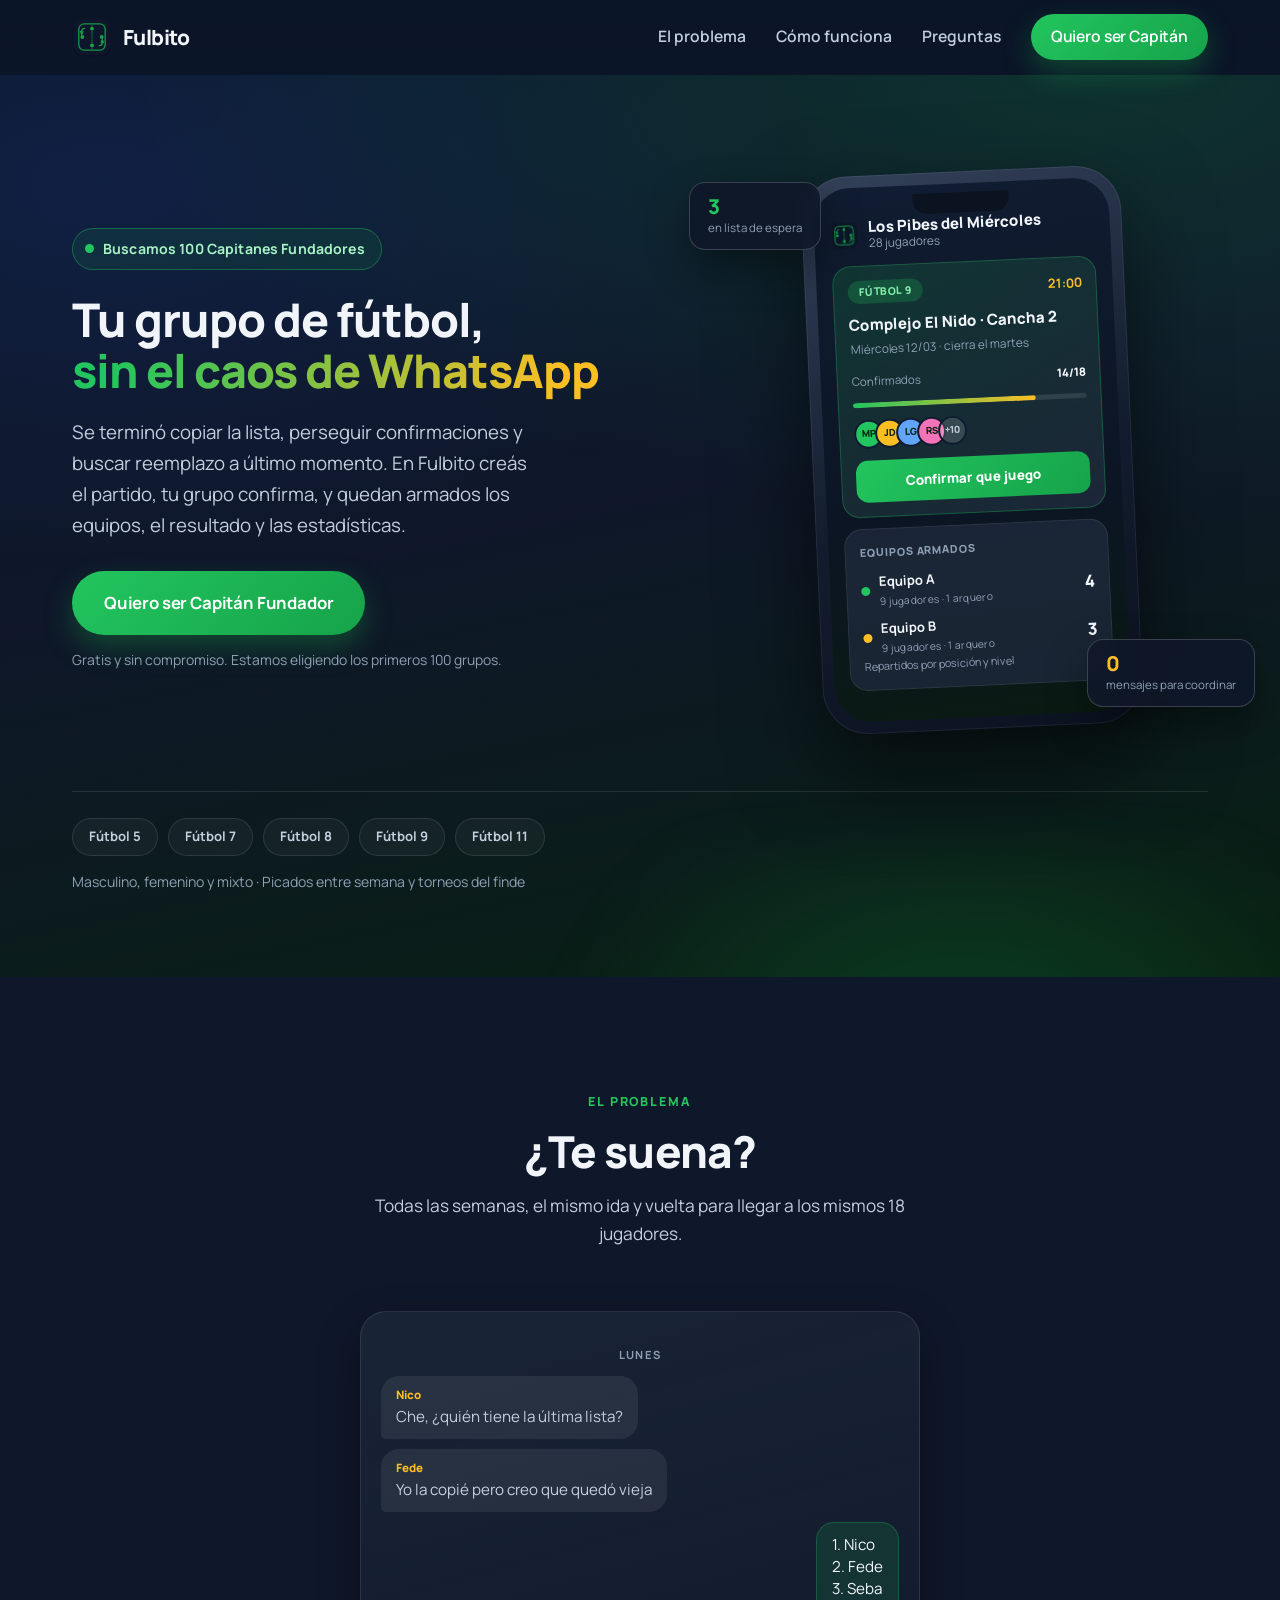
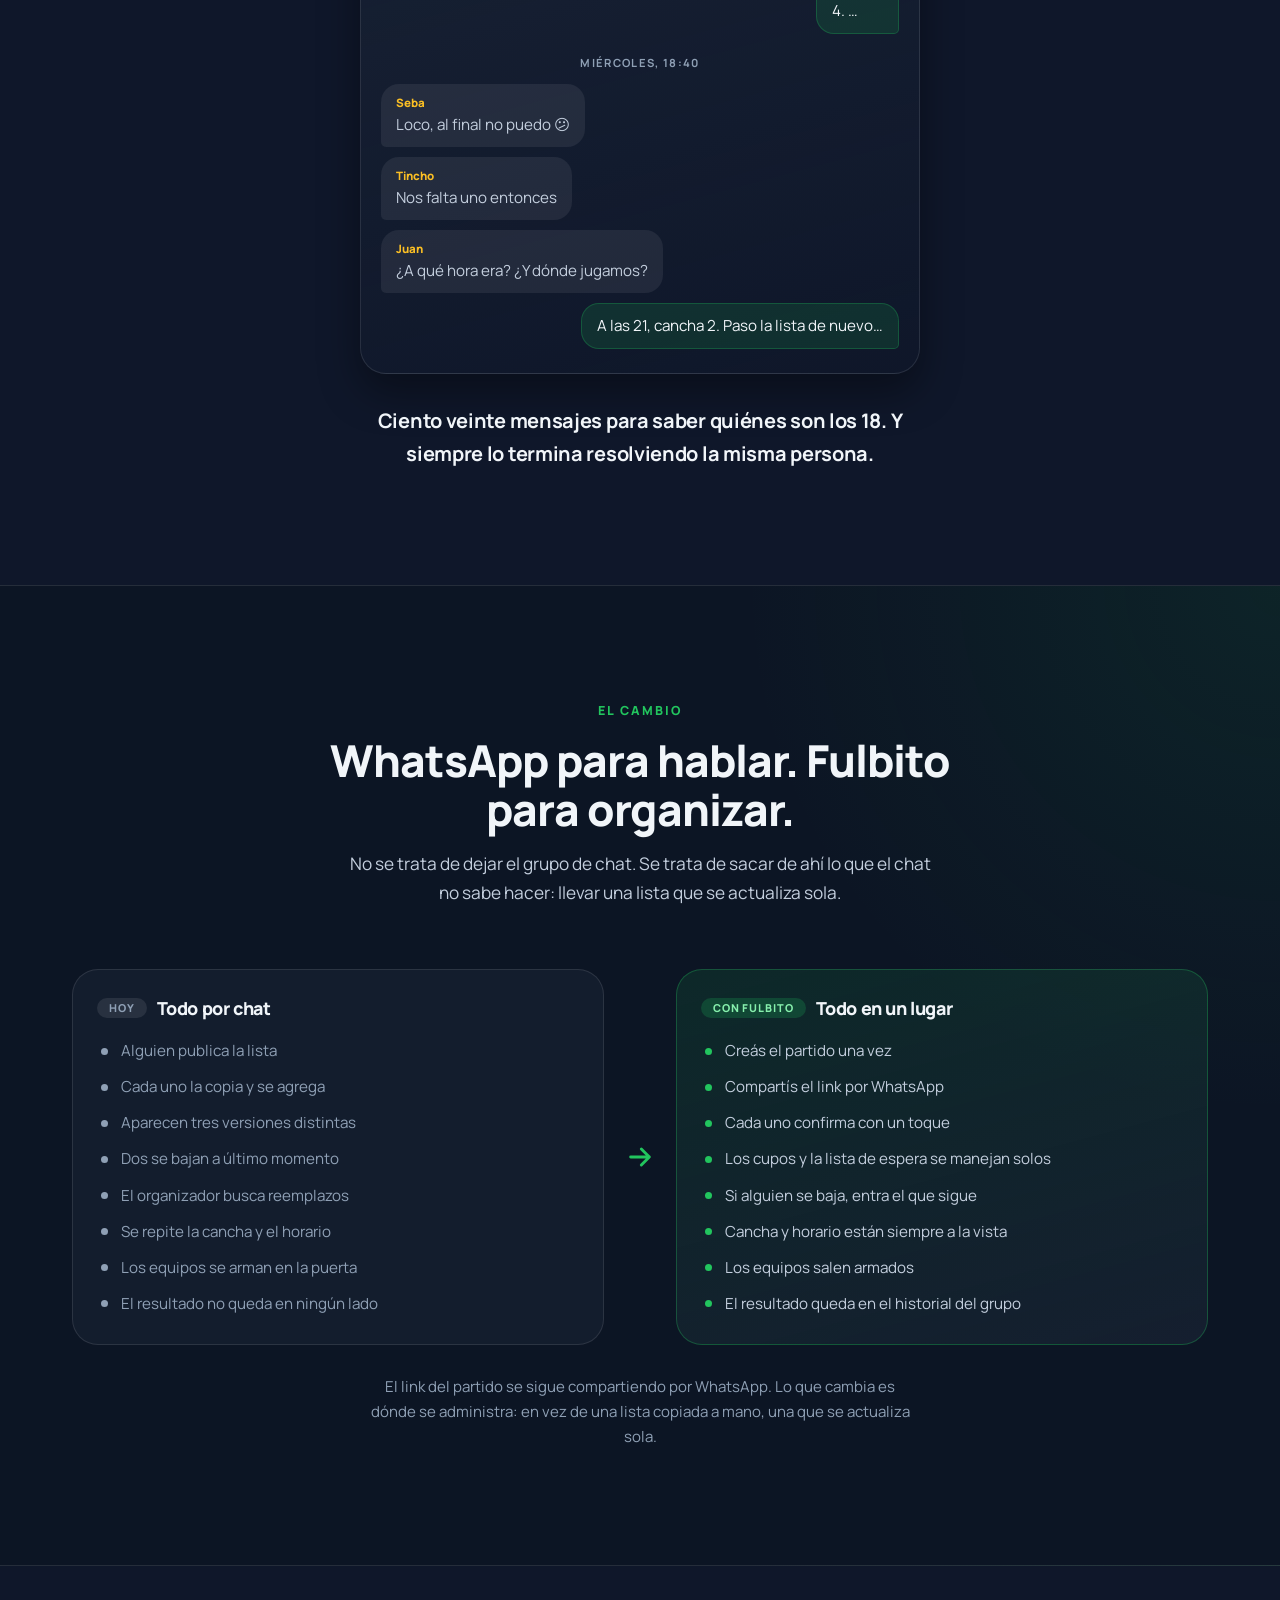
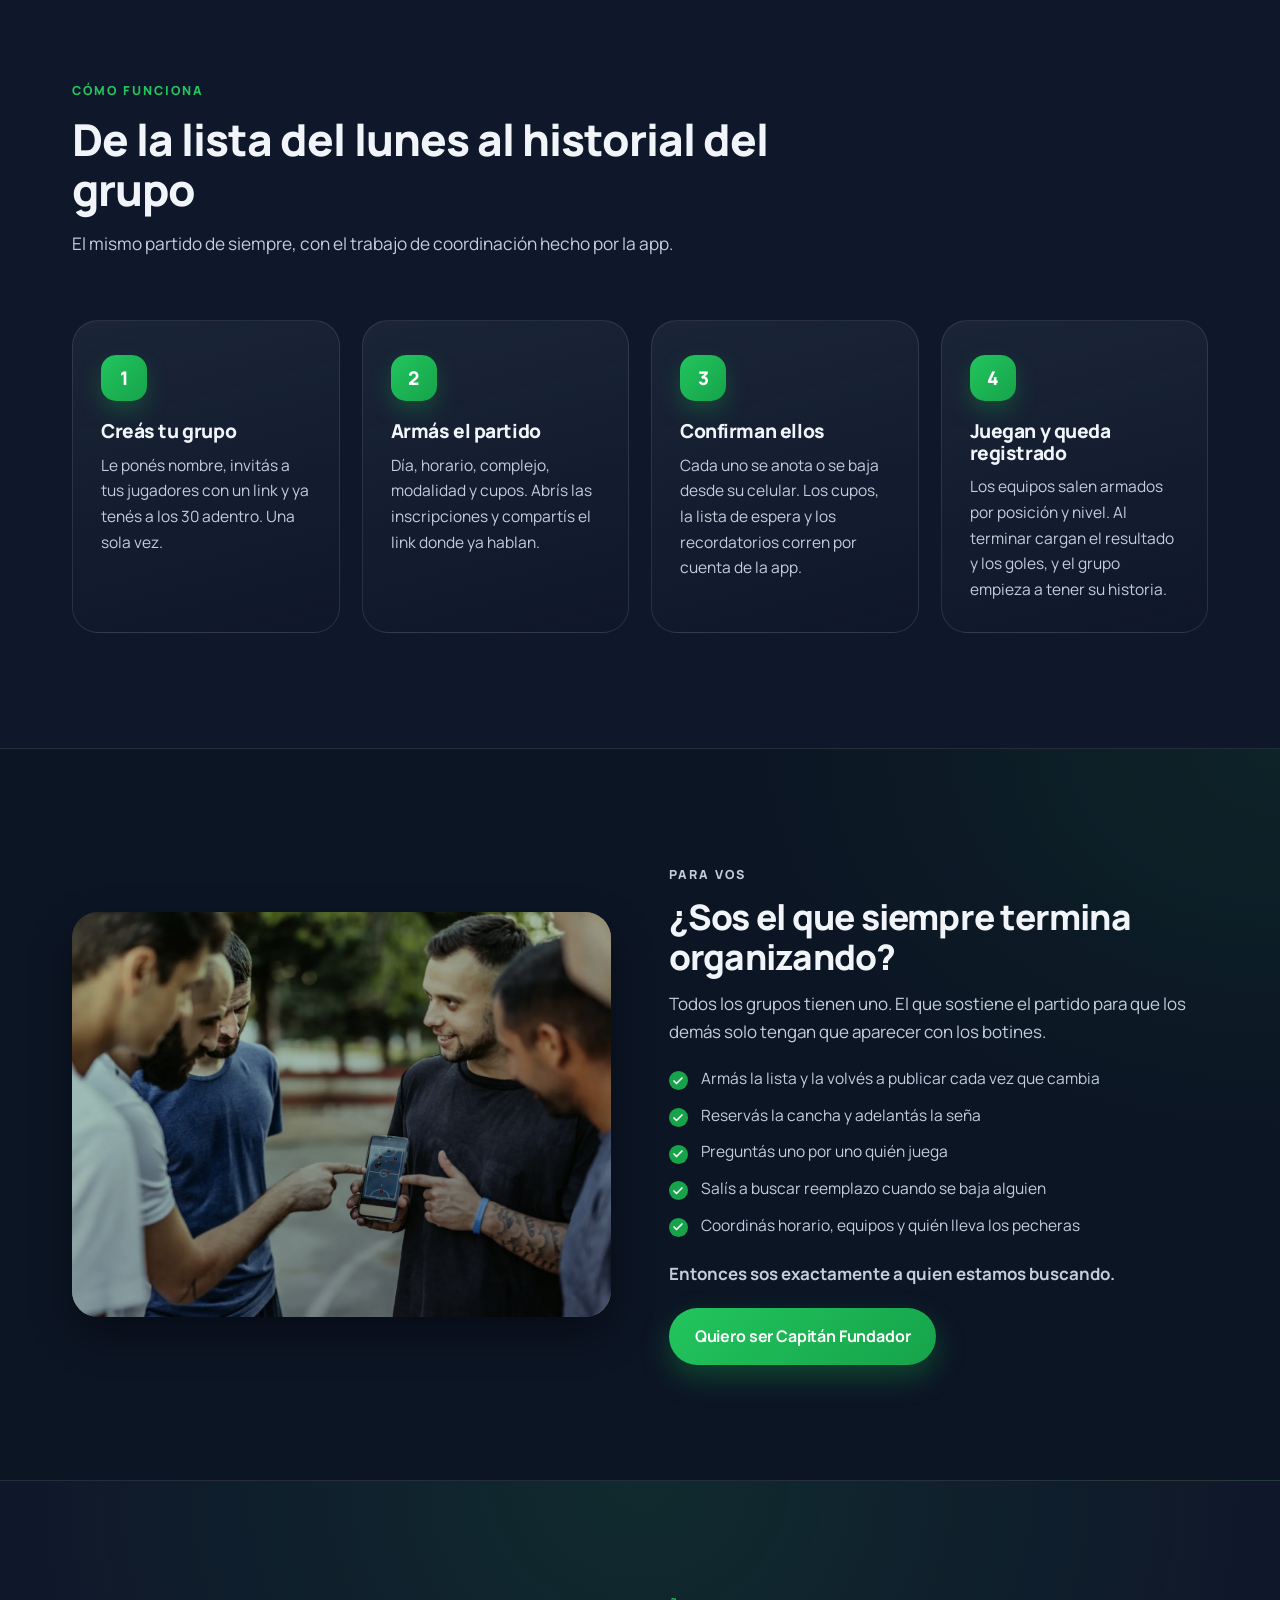
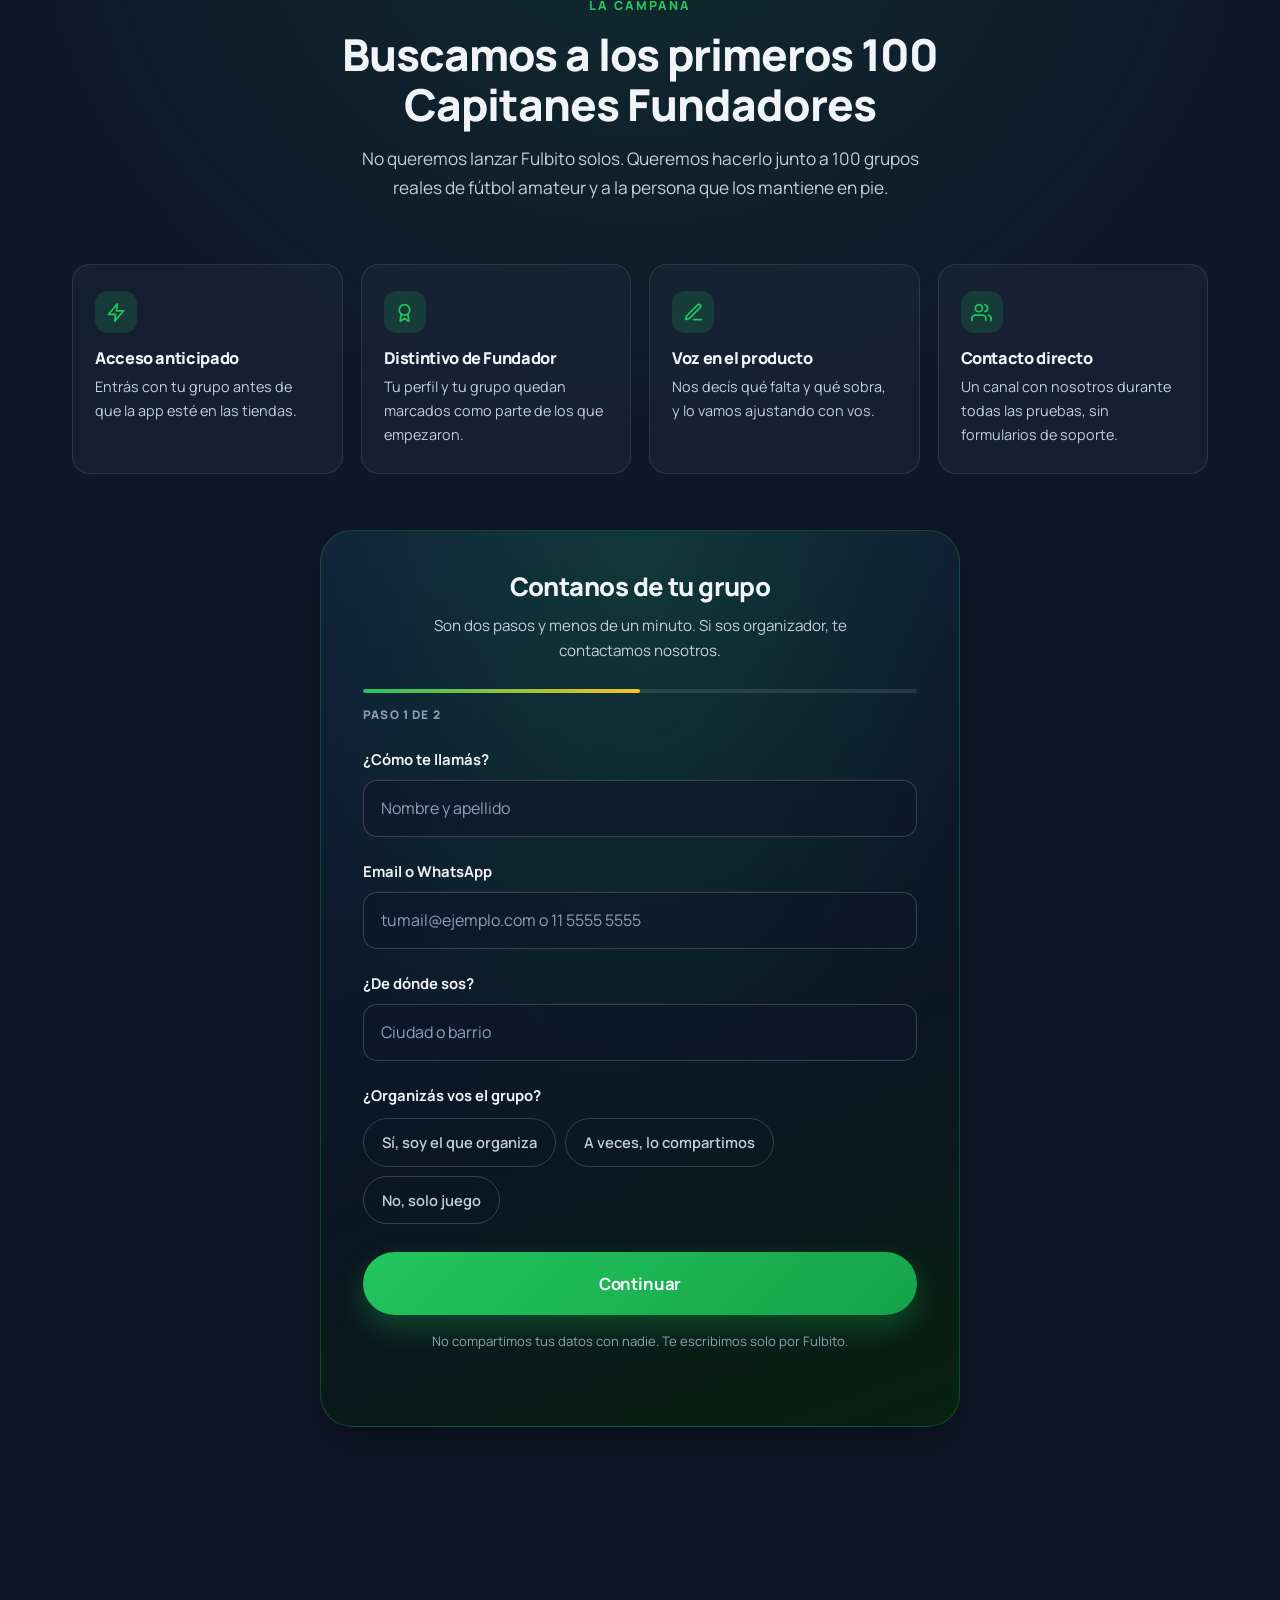
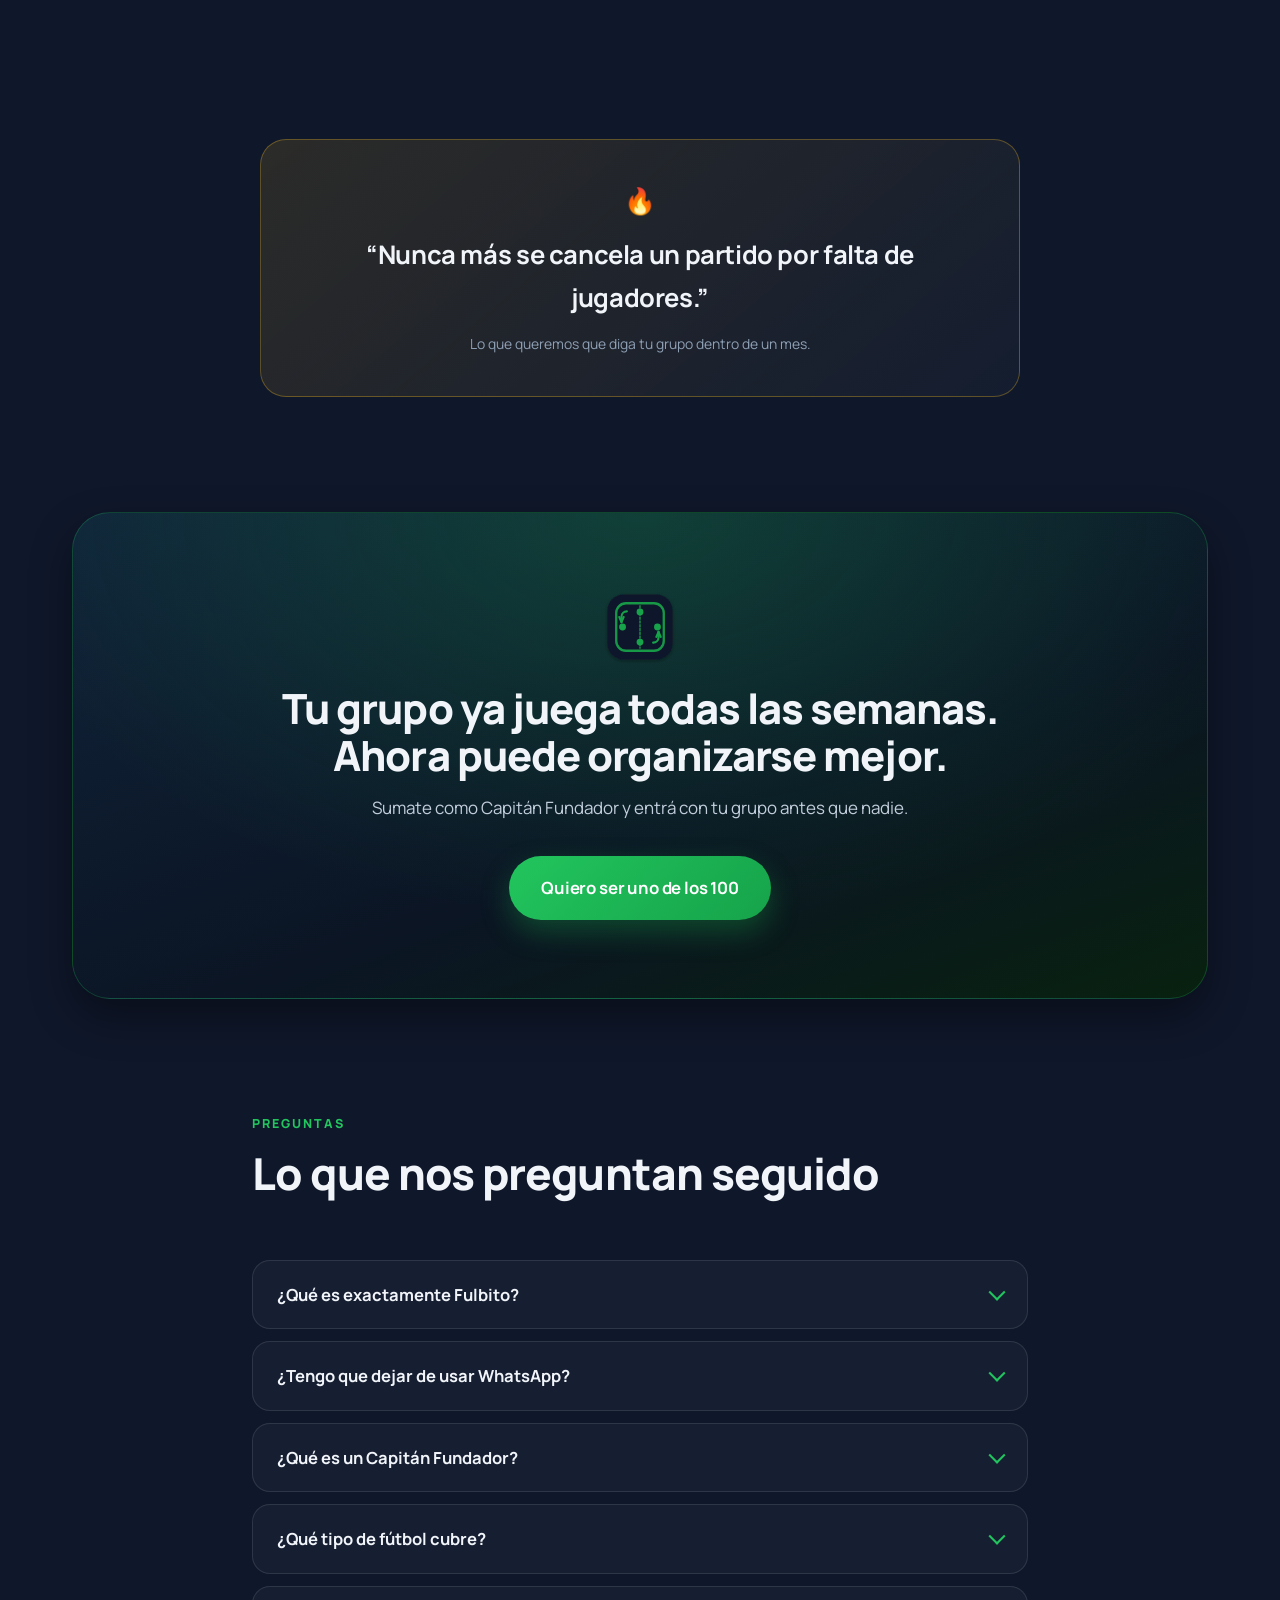
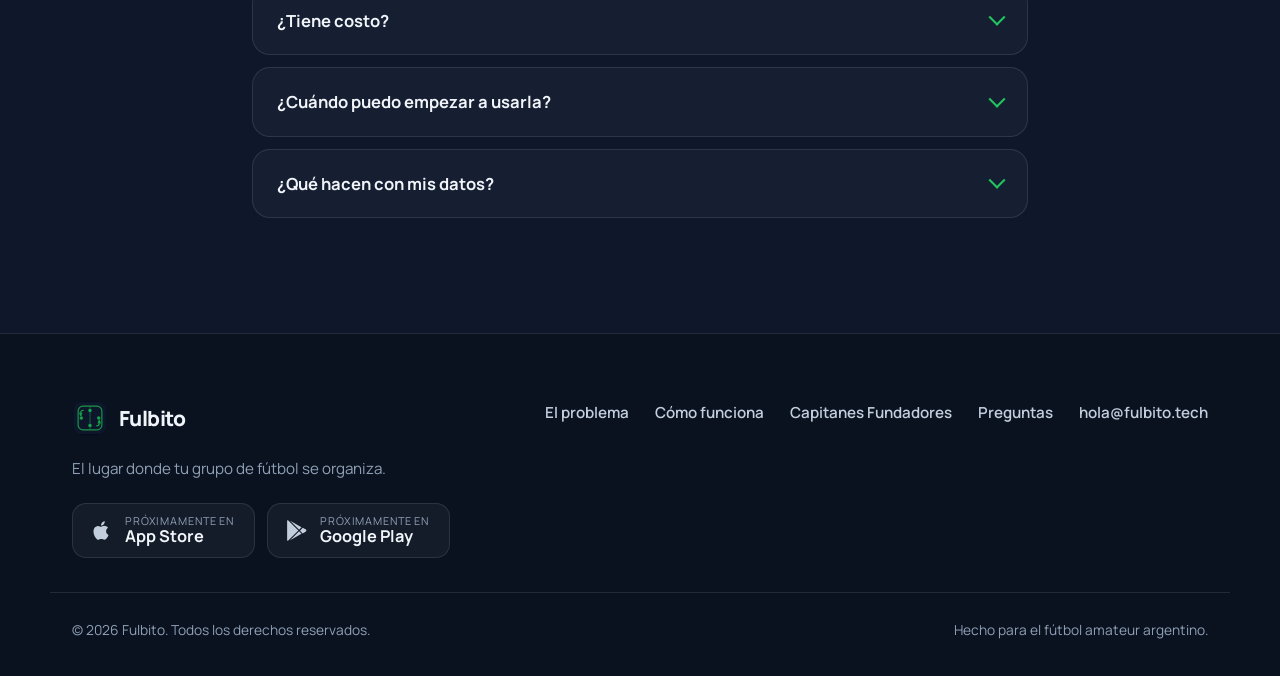
==== index.html @ 65d3155e "deploy: sincronizar QA con producción (copy de la invitación) Co-Authored-By: Claude Opus 5 <noreply" ====
<!DOCTYPE html>
<html lang="es">
<head>
<meta charset="utf-8">
<meta name="viewport" content="width=device-width, initial-scale=1">
<title>Fulbito — Organizá tu grupo de fútbol sin el caos de WhatsApp</title>
<meta name="description" content="Se terminó copiar la lista, perseguir confirmaciones y buscar reemplazos a último momento. En Fulbito creás el partido, tu grupo confirma y quedan los equipos, el resultado y las estadísticas. Buscamos a los primeros 100 Capitanes Fundadores.">
<link rel="canonical" href="https://qa.fulbito.tech/">
<meta name="robots" content="noindex, nofollow">
<meta name="theme-color" content="#0F172A">
<meta name="author" content="Fulbito">

<meta property="og:type" content="website">
<meta property="og:site_name" content="Fulbito">
<meta property="og:locale" content="es_AR">
<meta property="og:url" content="https://qa.fulbito.tech/">
<meta property="og:title" content="Tu grupo de fútbol, sin el caos de WhatsApp">
<meta property="og:description" content="Buscamos a los primeros 100 Capitanes Fundadores de Fulbito: los que arman la lista, reservan la cancha y organizan el partido todas las semanas.">
<meta property="og:image" content="https://qa.fulbito.tech/assets/img/og.jpg">
<meta property="og:image:width" content="1200">
<meta property="og:image:height" content="630">
<meta property="og:image:alt" content="Fulbito — tu grupo de fútbol, sin el caos de WhatsApp">

<meta name="twitter:card" content="summary_large_image">
<meta name="twitter:title" content="Tu grupo de fútbol, sin el caos de WhatsApp">
<meta name="twitter:description" content="Buscamos a los primeros 100 Capitanes Fundadores de Fulbito: los que arman la lista, reservan la cancha y organizan el partido todas las semanas.">
<meta name="twitter:image" content="https://qa.fulbito.tech/assets/img/og.jpg">

<link rel="icon" href="/assets/favicon.svg" type="image/svg+xml">
<link rel="apple-touch-icon" href="/assets/img/apple-touch-icon.png">
<link rel="manifest" href="/site.webmanifest">

<link rel="preload" href="/assets/fonts/manrope-latin.woff2" as="font" type="font/woff2" crossorigin>
<link rel="stylesheet" href="/styles.css">
<!-- Marca que hay JS: sin esto las secciones con .reveal nunca se ocultan,
     así el contenido siempre se ve aunque falle el script. -->
<script>
  document.documentElement.classList.add('js');
  // Al refrescar, la página arranca arriba en vez de restaurar el scroll previo.
  if ('scrollRestoration' in history) history.scrollRestoration = 'manual';
</script>

<script type="application/ld+json">
{
  "@context": "https://schema.org",
  "@type": "SoftwareApplication",
  "name": "Fulbito",
  "applicationCategory": "SportsApplication",
  "operatingSystem": "iOS, Android",
  "description": "App para organizar grupos de fútbol amateur: creás el partido, tu grupo confirma, se arman los equipos y queda el historial de resultados y estadísticas.",
  "url": "https://qa.fulbito.tech/",
  "inLanguage": "es",
  "offers": {
    "@type": "Offer",
    "price": "0",
    "priceCurrency": "USD",
    "availability": "https://schema.org/PreOrder"
  }
}
</script>
</head>
<body>

<a class="skip-link" href="#contenido">Saltar al contenido</a>

<header class="site-header" id="top">
  <div class="wrap header-inner">
    <a class="brand" href="#top" aria-label="Fulbito — inicio">
      <img src="/assets/logo.svg" alt="" width="40" height="40" class="brand-mark">
      <span class="brand-name">Fulbito</span>
    </a>

    <button class="nav-toggle" type="button" aria-expanded="false" aria-controls="nav-menu" aria-label="Abrir menú">
      <span class="nav-toggle-bar"></span>
      <span class="nav-toggle-bar"></span>
      <span class="nav-toggle-bar"></span>
    </button>

    <nav class="nav" id="nav-menu" aria-label="Navegación principal">
      <a href="#problema">El problema</a>
      <a href="#como-funciona">Cómo funciona</a>
      <a href="#faq">Preguntas</a>
      <a class="btn btn-primary btn-sm" href="#sumarme" data-cta="header">Quiero ser Capitán</a>
    </nav>
  </div>
</header>

<main id="contenido">

  <!-- ============ HERO ============ -->
  <section class="hero">
    <div class="hero-glow" aria-hidden="true"></div>
    <div class="wrap hero-inner">

      <div class="hero-copy">
        <p class="pill"><span class="pill-dot" aria-hidden="true"></span> Buscamos 100 Capitanes Fundadores</p>

        <h1>Tu grupo de fútbol,<br><span class="hl">sin el caos de WhatsApp</span></h1>

        <p class="lede">
          Se terminó copiar la lista, perseguir confirmaciones y buscar reemplazo a último
          momento. En Fulbito creás el partido, tu grupo confirma, y quedan armados los
          equipos, el resultado y las estadísticas.
        </p>

        <div class="hero-actions">
          <a class="btn btn-primary btn-lg" href="#sumarme" data-cta="hero">Quiero ser Capitán Fundador</a>
          <p class="hero-note">Gratis y sin compromiso. Estamos eligiendo los primeros 100 grupos.</p>
        </div>
      </div>

      <!-- Mockup del teléfono, hecho en HTML/CSS -->
      <div class="hero-visual" aria-hidden="true">
        <div class="phone">
          <div class="phone-screen">
            <div class="phone-notch"></div>

            <div class="app-top">
              <img src="/assets/logo.svg" alt="" width="28" height="28">
              <div>
                <p class="app-hi">Los Pibes del Miércoles</p>
                <p class="app-sub">28 jugadores</p>
              </div>
            </div>

            <div class="app-card app-card-hero">
              <div class="app-card-head">
                <span class="chip chip-green">Fútbol 9</span>
                <span class="app-time">21:00</span>
              </div>
              <p class="app-title">Complejo El Nido · Cancha 2</p>
              <p class="app-meta">Miércoles 12/03 · cierra el martes</p>

              <div class="app-progress">
                <p class="app-progress-top"><span>Confirmados</span><strong>14/18</strong></p>
                <div class="balance"><span class="balance-fill" style="width:78%"></span></div>
              </div>

              <div class="avatars">
                <span class="av av-1">MP</span>
                <span class="av av-2">JD</span>
                <span class="av av-3">LG</span>
                <span class="av av-4">RS</span>
                <span class="av av-more">+10</span>
              </div>
              <div class="app-btn">Confirmar que juego</div>
            </div>

            <div class="app-card">
              <p class="app-card-label">Equipos armados</p>
              <div class="teams">
                <div class="team">
                  <span class="team-dot team-a"></span>
                  <div>
                    <p class="team-name">Equipo A</p>
                    <p class="team-line">9 jugadores · 1 arquero</p>
                  </div>
                  <span class="team-score">4</span>
                </div>
                <div class="team">
                  <span class="team-dot team-b"></span>
                  <div>
                    <p class="team-name">Equipo B</p>
                    <p class="team-line">9 jugadores · 1 arquero</p>
                  </div>
                  <span class="team-score">3</span>
                </div>
              </div>
              <p class="app-card-foot">Repartidos por posición y nivel</p>
            </div>
          </div>
        </div>

        <div class="float-card float-goals">
          <strong>3</strong>
          <span>en lista de espera</span>
        </div>
        <div class="float-card float-rank">
          <strong>0</strong>
          <span>mensajes para coordinar</span>
        </div>
      </div>

    </div>

    <div class="wrap">
      <ul class="chips" aria-label="Modalidades que cubre Fulbito">
        <li>Fútbol 5</li>
        <li>Fútbol 7</li>
        <li>Fútbol 8</li>
        <li>Fútbol 9</li>
        <li>Fútbol 11</li>
      </ul>
      <p class="chips-note">
        Masculino, femenino y mixto · Picados entre semana y torneos del finde
      </p>
    </div>
  </section>

  <!-- ============ EL PROBLEMA ============ -->
  <section class="section" id="problema">
    <div class="wrap wrap-narrow">
      <header class="section-head section-head-center reveal">
        <p class="eyebrow">El problema</p>
        <h2>¿Te suena?</h2>
        <p class="section-lede">
          Todas las semanas, el mismo ida y vuelta para llegar a los mismos 18 jugadores.
        </p>
      </header>

      <div class="chat reveal" role="img"
           aria-label="Conversación típica de un grupo de WhatsApp organizando un partido: quién tiene la última lista, alguien que se baja, falta uno, a qué hora es y dónde se juega.">
        <p class="chat-day">Lunes</p>
        <div class="bubble bubble-in"><span class="bubble-who">Nico</span>Che, ¿quién tiene la última lista?</div>
        <div class="bubble bubble-in"><span class="bubble-who">Fede</span>Yo la copié pero creo que quedó vieja</div>
        <div class="bubble bubble-out">1. Nico<br>2. Fede<br>3. Seba<br>4. …</div>
        <p class="chat-day">Miércoles, 18:40</p>
        <div class="bubble bubble-in"><span class="bubble-who">Seba</span>Loco, al final no puedo 😕</div>
        <div class="bubble bubble-in"><span class="bubble-who">Tincho</span>Nos falta uno entonces</div>
        <div class="bubble bubble-in"><span class="bubble-who">Juan</span>¿A qué hora era? ¿Y dónde jugamos?</div>
        <div class="bubble bubble-out">A las 21, cancha 2. Paso la lista de nuevo…</div>
      </div>

      <p class="chat-punch reveal">
        Ciento veinte mensajes para saber quiénes son los 18.
        Y siempre lo termina resolviendo la misma persona.
      </p>
    </div>
  </section>

  <!-- ============ HOY VS CON FULBITO ============ -->
  <section class="section section-alt" id="comparativa">
    <div class="wrap">
      <header class="section-head section-head-center reveal">
        <p class="eyebrow">El cambio</p>
        <h2>WhatsApp para hablar. Fulbito para organizar.</h2>
        <p class="section-lede">
          No se trata de dejar el grupo de chat. Se trata de sacar de ahí lo que el chat
          no sabe hacer: llevar una lista que se actualiza sola.
        </p>
      </header>

      <div class="compare reveal">
        <article class="compare-col compare-before">
          <h3 class="compare-head"><span class="compare-tag">Hoy</span> Todo por chat</h3>
          <ol class="compare-steps">
            <li>Alguien publica la lista</li>
            <li>Cada uno la copia y se agrega</li>
            <li>Aparecen tres versiones distintas</li>
            <li>Dos se bajan a último momento</li>
            <li>El organizador busca reemplazos</li>
            <li>Se repite la cancha y el horario</li>
            <li>Los equipos se arman en la puerta</li>
            <li>El resultado no queda en ningún lado</li>
          </ol>
        </article>

        <div class="compare-arrow" aria-hidden="true">
          <svg viewBox="0 0 24 24" fill="none" stroke="currentColor" stroke-width="2.2" stroke-linecap="round" stroke-linejoin="round"><path d="M5 12h14M13 6l6 6-6 6"/></svg>
        </div>

        <article class="compare-col compare-after">
          <h3 class="compare-head"><span class="compare-tag compare-tag-green">Con Fulbito</span> Todo en un lugar</h3>
          <ol class="compare-steps">
            <li>Creás el partido una vez</li>
            <li>Compartís el link por WhatsApp</li>
            <li>Cada uno confirma con un toque</li>
            <li>Los cupos y la lista de espera se manejan solos</li>
            <li>Si alguien se baja, entra el que sigue</li>
            <li>Cancha y horario están siempre a la vista</li>
            <li>Los equipos salen armados</li>
            <li>El resultado queda en el historial del grupo</li>
          </ol>
        </article>
      </div>

      <p class="compare-note reveal">
        El link del partido se sigue compartiendo por WhatsApp. Lo que cambia es dónde
        se administra: en vez de una lista copiada a mano, una que se actualiza sola.
      </p>
    </div>
  </section>

  <!-- ============ CÓMO FUNCIONA ============ -->
  <section class="section" id="como-funciona">
    <div class="wrap">
      <header class="section-head reveal">
        <p class="eyebrow">Cómo funciona</p>
        <h2>De la lista del lunes al historial del grupo</h2>
        <p class="section-lede">
          El mismo partido de siempre, con el trabajo de coordinación hecho por la app.
        </p>
      </header>

      <ol class="steps steps-4">
        <li class="step reveal">
          <span class="step-num">1</span>
          <h3>Creás tu grupo</h3>
          <p>Le ponés nombre, invitás a tus jugadores con un link y ya tenés a los 30 adentro. Una sola vez.</p>
        </li>
        <li class="step reveal">
          <span class="step-num">2</span>
          <h3>Armás el partido</h3>
          <p>Día, horario, complejo, modalidad y cupos. Abrís las inscripciones y compartís el link donde ya hablan.</p>
        </li>
        <li class="step reveal">
          <span class="step-num">3</span>
          <h3>Confirman ellos</h3>
          <p>Cada uno se anota o se baja desde su celular. Los cupos, la lista de espera y los recordatorios corren por cuenta de la app.</p>
        </li>
        <li class="step reveal">
          <span class="step-num">4</span>
          <h3>Juegan y queda registrado</h3>
          <p>Los equipos salen armados por posición y nivel. Al terminar cargan el resultado y los goles, y el grupo empieza a tener su historia.</p>
        </li>
      </ol>
    </div>
  </section>

  <!-- ============ EL ORGANIZADOR ============ -->
  <section class="section section-alt" id="organizador">
    <div class="wrap">
      <article class="feature reveal">
        <div class="feature-media">
          <picture>
            <source srcset="/assets/img/picado.webp" type="image/webp">
            <img src="/assets/img/picado.jpg" width="1400" height="1129" loading="lazy" decoding="async"
                 alt="Un grupo de jugadores mira el celular antes de entrar a la cancha.">
          </picture>
        </div>
        <div class="feature-body">
          <p class="eyebrow">Para vos</p>
          <h2>¿Sos el que siempre termina organizando?</h2>
          <p>Todos los grupos tienen uno. El que sostiene el partido para que los demás solo tengan que aparecer con los botines.</p>
          <ul class="ticks">
            <li>Armás la lista y la volvés a publicar cada vez que cambia</li>
            <li>Reservás la cancha y adelantás la seña</li>
            <li>Preguntás uno por uno quién juega</li>
            <li>Salís a buscar reemplazo cuando se baja alguien</li>
            <li>Coordinás horario, equipos y quién lleva los pecheras</li>
          </ul>
          <p class="feature-punch">Entonces sos exactamente a quien estamos buscando.</p>
          <a class="btn btn-primary" href="#sumarme" data-cta="organizador">Quiero ser Capitán Fundador</a>
        </div>
      </article>
    </div>
  </section>

  <!-- ============ 100 CAPITANES FUNDADORES ============ -->
  <section class="section founders" id="capitanes">
    <div class="wrap">

      <header class="section-head section-head-center reveal">
        <p class="eyebrow">La campaña</p>
        <h2>Buscamos a los primeros 100 Capitanes Fundadores</h2>
        <p class="section-lede">
          No queremos lanzar Fulbito solos. Queremos hacerlo junto a 100 grupos reales de
          fútbol amateur y a la persona que los mantiene en pie.
        </p>
      </header>

      <ul class="perks reveal">
        <li class="perk">
          <span class="perk-icon" aria-hidden="true">
            <svg viewBox="0 0 24 24" fill="none" stroke="currentColor" stroke-width="2" stroke-linecap="round" stroke-linejoin="round"><path d="M13 2 3 14h8l-1 8 10-12h-8z"/></svg>
          </span>
          <h3>Acceso anticipado</h3>
          <p>Entrás con tu grupo antes de que la app esté en las tiendas.</p>
        </li>
        <li class="perk">
          <span class="perk-icon" aria-hidden="true">
            <svg viewBox="0 0 24 24" fill="none" stroke="currentColor" stroke-width="2" stroke-linecap="round" stroke-linejoin="round"><path d="M12 15a6 6 0 1 0 0-12 6 6 0 0 0 0 12z"/><path d="M8.2 13.8 7 22l5-3 5 3-1.2-8.2"/></svg>
          </span>
          <h3>Distintivo de Fundador</h3>
          <p>Tu perfil y tu grupo quedan marcados como parte de los que empezaron.</p>
        </li>
        <li class="perk">
          <span class="perk-icon" aria-hidden="true">
            <svg viewBox="0 0 24 24" fill="none" stroke="currentColor" stroke-width="2" stroke-linecap="round" stroke-linejoin="round"><path d="M12 20h9"/><path d="M16.5 3.5a2.1 2.1 0 0 1 3 3L7 19l-4 1 1-4z"/></svg>
          </span>
          <h3>Voz en el producto</h3>
          <p>Nos decís qué falta y qué sobra, y lo vamos ajustando con vos.</p>
        </li>
        <li class="perk">
          <span class="perk-icon" aria-hidden="true">
            <svg viewBox="0 0 24 24" fill="none" stroke="currentColor" stroke-width="2" stroke-linecap="round" stroke-linejoin="round"><path d="M17 21v-2a4 4 0 0 0-4-4H5a4 4 0 0 0-4 4v2"/><circle cx="9" cy="7" r="4"/><path d="M23 21v-2a4 4 0 0 0-3-3.87M16 3.13a4 4 0 0 1 0 7.75"/></svg>
          </span>
          <h3>Contacto directo</h3>
          <p>Un canal con nosotros durante todas las pruebas, sin formularios de soporte.</p>
        </li>
      </ul>

      <!-- ---- Formulario de dos pasos ---- -->
      <div class="lead-card reveal" id="sumarme">
        <h3 class="lead-title">Contanos de tu grupo</h3>
        <p class="lead-sub">Son dos pasos y menos de un minuto. Si sos organizador, te contactamos nosotros.</p>

        <form class="lead-form" id="lead-form" novalidate>

          <div class="form-progress" aria-hidden="true">
            <span class="form-progress-bar" id="form-progress-bar"></span>
          </div>
          <p class="form-step-label" id="form-step-label">Paso 1 de 2</p>

          <!-- Paso 1 -->
          <fieldset class="form-step is-active" data-step="1">
            <legend class="sr-only">Tus datos</legend>

            <div class="field">
              <label for="lead-nombre">¿Cómo te llamás?</label>
              <input type="text" id="lead-nombre" name="nombre" autocomplete="name"
                     placeholder="Nombre y apellido" required>
            </div>

            <div class="field">
              <label for="lead-contacto">Email o WhatsApp</label>
              <input type="text" id="lead-contacto" name="contacto" inputmode="email" autocomplete="email"
                     placeholder="tumail@ejemplo.com o 11 5555 5555" required>
            </div>

            <div class="field">
              <label for="lead-ciudad">¿De dónde sos?</label>
              <input type="text" id="lead-ciudad" name="ciudad" autocomplete="address-level2"
                     placeholder="Ciudad o barrio" required>
            </div>

            <fieldset class="field choices" data-name="organiza">
              <legend>¿Organizás vos el grupo?</legend>
              <div class="choice-row">
                <label class="choice"><input type="radio" name="organiza" value="si" required><span>Sí, soy el que organiza</span></label>
                <label class="choice"><input type="radio" name="organiza" value="a-veces"><span>A veces, lo compartimos</span></label>
                <label class="choice"><input type="radio" name="organiza" value="no"><span>No, solo juego</span></label>
              </div>
            </fieldset>
          </fieldset>

          <!-- Paso 2: solo para organizadores -->
          <fieldset class="form-step" data-step="2" hidden>
            <legend class="sr-only">Datos de tu grupo</legend>

            <fieldset class="field choices" data-name="integrantes">
              <legend>¿Cuántos son en el grupo?</legend>
              <div class="choice-row">
                <label class="choice"><input type="radio" name="integrantes" value="menos-10"><span>Menos de 10</span></label>
                <label class="choice"><input type="radio" name="integrantes" value="10-20"><span>Entre 10 y 20</span></label>
                <label class="choice"><input type="radio" name="integrantes" value="20-30"><span>Entre 20 y 30</span></label>
                <label class="choice"><input type="radio" name="integrantes" value="mas-30"><span>Más de 30</span></label>
              </div>
            </fieldset>

            <fieldset class="field choices" data-name="frecuencia">
              <legend>¿Cada cuánto juegan?</legend>
              <div class="choice-row">
                <label class="choice"><input type="radio" name="frecuencia" value="varias-semana"><span>Varias veces por semana</span></label>
                <label class="choice"><input type="radio" name="frecuencia" value="semanal"><span>Una vez por semana</span></label>
                <label class="choice"><input type="radio" name="frecuencia" value="cada-tanto"><span>Cada tanto</span></label>
              </div>
            </fieldset>

            <fieldset class="field choices" data-name="tipo">
              <legend>¿Picados o torneos?</legend>
              <div class="choice-row">
                <label class="choice"><input type="radio" name="tipo" value="picados"><span>Picados</span></label>
                <label class="choice"><input type="radio" name="tipo" value="torneos"><span>Torneos</span></label>
                <label class="choice"><input type="radio" name="tipo" value="ambos"><span>Las dos cosas</span></label>
              </div>
            </fieldset>
          </fieldset>

          <!-- Campo trampa: invisible para las personas, tentador para los bots -->
          <p class="sr-only" aria-hidden="true">
            <label for="lead-web">Dejá este campo vacío</label>
            <input type="text" id="lead-web" name="_gotcha" tabindex="-1" autocomplete="off">
          </p>

          <div class="form-actions">
            <button class="btn btn-ghost" type="button" id="form-back" hidden>Atrás</button>
            <button class="btn btn-primary btn-lg" type="submit" id="form-submit">Continuar</button>
          </div>

          <p class="form-note">No compartimos tus datos con nadie. Te escribimos solo por Fulbito.</p>
          <p class="form-status" role="status" aria-live="polite"></p>
        </form>

        <!-- Pantalla de gracias -->
        <div class="lead-done" id="lead-done" hidden>
          <span class="lead-done-mark" aria-hidden="true">
            <svg viewBox="0 0 24 24" fill="none" stroke="currentColor" stroke-width="2.6" stroke-linecap="round" stroke-linejoin="round"><path d="M20 6 9 17l-5-5"/></svg>
          </span>
          <h3 id="lead-done-title">¡Listo!</h3>
          <p id="lead-done-text"></p>
        </div>
      </div>

    </div>
  </section>

  <!-- ============ COMUNIDAD / SOCIAL PROOF ============ -->
  <section class="section" id="comunidad">
    <div class="wrap wrap-narrow">
      <!-- Los números aparecen solos cuando hay datos reales en /data/comunidad.json -->
      <ul class="proof" id="proof-stats" hidden>
        <li><strong data-proof="capitanes">—</strong><span>Capitanes Fundadores</span></li>
        <li><strong data-proof="grupos">—</strong><span>grupos</span></li>
        <li><strong data-proof="jugadores">—</strong><span>jugadores</span></li>
      </ul>

      <blockquote class="quote reveal">
        <p>“Nunca más se cancela un partido por falta de jugadores.”</p>
        <cite>Lo que queremos que diga tu grupo dentro de un mes.</cite>
      </blockquote>
    </div>
  </section>

  <!-- ============ CIERRE ============ -->
  <section class="section cta-section">
    <div class="wrap">
      <div class="cta reveal">
        <img src="/assets/logo.svg" alt="" width="72" height="72" class="cta-logo">
        <h2>Tu grupo ya juega todas las semanas.<br>Ahora puede organizarse mejor.</h2>
        <p>
          Sumate como Capitán Fundador y entrá con tu grupo antes que nadie.
        </p>
        <a class="btn btn-primary btn-lg" href="#sumarme" data-cta="cierre">Quiero ser uno de los 100</a>
      </div>
    </div>
  </section>

  <!-- ============ FAQ ============ -->
  <section class="section" id="faq">
    <div class="wrap wrap-narrow">
      <header class="section-head reveal">
        <p class="eyebrow">Preguntas</p>
        <h2>Lo que nos preguntan seguido</h2>
      </header>

      <div class="faq">
        <details class="reveal">
          <summary>¿Qué es exactamente Fulbito?</summary>
          <p>Una app para que un grupo de fútbol amateur se organice: crear el grupo, invitar a los jugadores, armar el partido de la semana, manejar confirmaciones y cupos, repartir los equipos y dejar registrado el resultado. Con el tiempo, el grupo va construyendo su historial y sus estadísticas.</p>
        </details>
        <details class="reveal">
          <summary>¿Tengo que dejar de usar WhatsApp?</summary>
          <p>No. El grupo de chat sigue siendo el lugar donde se habla y donde compartís el link del partido. Lo que sale de ahí es la administración: la lista, las bajas, los reemplazos y los horarios.</p>
        </details>
        <details class="reveal">
          <summary>¿Qué es un Capitán Fundador?</summary>
          <p>La persona que en su grupo arma la lista, reserva la cancha y organiza el partido. No hace falta ser el capitán del equipo dentro de la cancha: hace falta ser el que lo sostiene afuera. Vamos a elegir 100 y arrancar con ellos.</p>
        </details>
        <details class="reveal">
          <summary>¿Qué tipo de fútbol cubre?</summary>
          <p>Fútbol 5, 7, 8, 9 y 11, y da igual si el equipo es masculino, femenino o mixto: la app no distingue. Sirve tanto para el picado de entre semana como para el equipo que juega torneos los fines de semana, y la modalidad la elegís al crear cada partido, no al crear el grupo.</p>
        </details>
        <details class="reveal">
          <summary>¿Tiene costo?</summary>
          <p>Crear tu grupo, organizar los partidos, manejar confirmaciones y llevar el historial no tiene costo.</p>
        </details>
        <details class="reveal">
          <summary>¿Cuándo puedo empezar a usarla?</summary>
          <p>Estamos en desarrollo y va a estar en App Store y Google Play. Los Capitanes Fundadores entran antes, durante las pruebas con grupos reales. Si dejás tus datos, te avisamos apenas te toque.</p>
        </details>
        <details class="reveal">
          <summary>¿Qué hacen con mis datos?</summary>
          <p>Los usamos para contactarte por Fulbito y para entender cómo juega tu grupo. No los compartimos con nadie y podés pedirnos que los borremos cuando quieras escribiéndonos a <a href="mailto:hola@fulbito.tech">hola@fulbito.tech</a>.</p>
        </details>
      </div>
    </div>
  </section>

</main>

<footer class="site-footer">
  <div class="wrap footer-inner">
    <div class="footer-brand">
      <a class="brand" href="#top" aria-label="Fulbito — inicio">
        <img src="/assets/logo.svg" alt="" width="36" height="36" class="brand-mark">
        <span class="brand-name">Fulbito</span>
      </a>
      <p>El lugar donde tu grupo de fútbol se organiza.</p>

      <div class="stores" aria-label="Disponibilidad próximamente">
        <span class="store-badge">
          <svg viewBox="0 0 24 24" aria-hidden="true" focusable="false"><path fill="currentColor" d="M16.36 12.68c.02-2.24 1.83-3.32 1.91-3.37-1.04-1.52-2.66-1.73-3.24-1.75-1.38-.14-2.69.81-3.39.81-.7 0-1.78-.79-2.92-.77-1.5.02-2.88.87-3.65 2.21-1.56 2.7-.4 6.7 1.12 8.89.74 1.07 1.63 2.28 2.79 2.24 1.12-.05 1.54-.72 2.9-.72s1.74.72 2.92.7c1.21-.02 1.97-1.1 2.71-2.18.85-1.25 1.2-2.46 1.22-2.52-.03-.01-2.34-.9-2.37-3.54M14.2 5.98c.62-.75 1.03-1.79.92-2.83-.89.04-1.97.59-2.6 1.34-.57.66-1.07 1.72-.94 2.73.99.08 2-.5 2.62-1.24"/></svg>
          <span><small>Próximamente en</small><strong>App Store</strong></span>
        </span>
        <span class="store-badge">
          <svg viewBox="0 0 24 24" aria-hidden="true" focusable="false"><path fill="currentColor" d="M3.61 1.81 13.79 12 3.61 22.19A1.5 1.5 0 0 1 3 20.99V3.01c0-.5.24-.94.61-1.2m10.89 10.89 2.3 2.3-10.94 6.34zm3.42-3.42 2.8 1.63c1.09.62 1.09 1.63 0 2.25l-2.8 1.62-2.55-2.55zM5.86 2.66l10.94 6.33-2.3 2.3z"/></svg>
          <span><small>Próximamente en</small><strong>Google Play</strong></span>
        </span>
      </div>
    </div>

    <nav class="footer-nav" aria-label="Enlaces del pie">
      <a href="#problema">El problema</a>
      <a href="#como-funciona">Cómo funciona</a>
      <a href="#capitanes">Capitanes Fundadores</a>
      <a href="#faq">Preguntas</a>
      <a href="mailto:hola@fulbito.tech">hola@fulbito.tech</a>
    </nav>
  </div>

  <div class="wrap footer-legal">
    <p>© <span id="year">2026</span> Fulbito. Todos los derechos reservados.</p>
    <p>Hecho para el fútbol amateur argentino.</p>
  </div>
</footer>

<!-- CTA fijo en mobile: aparece al pasar el hero y se esconde sobre el formulario -->
<div class="sticky-cta" id="sticky-cta" hidden>
  <a class="btn btn-primary" href="#sumarme" data-cta="sticky">Quiero ser Capitán Fundador</a>
</div>

<script src="/script.js" defer></script>
</body>
</html>
---- styles.css ----
/* ==========================================================================
   Fulbito — landing page
   Paleta y tipografía tomadas del design system de la app (Flutter):
   primary #16A34A · accent #FBBF24 · scaffold #0F172A · card #1E293B · Manrope
   ========================================================================== */

/* Manrope (variable, self-hosted) — SIL Open Font License 1.1.
   Ver assets/fonts/OFL.txt. Se sirve desde el propio dominio para no depender
   de Google Fonts ni filtrar la IP de los visitantes. */
@font-face {
  font-family: "Manrope";
  font-style: normal;
  font-weight: 400 800;
  font-display: swap;
  src: url("/assets/fonts/manrope-latin.woff2") format("woff2");
  unicode-range: U+0000-00FF, U+0131, U+0152-0153, U+02BB-02BC, U+02C6, U+02DA,
    U+02DC, U+0304, U+0308, U+0329, U+2000-206F, U+20AC, U+2122, U+2191, U+2193,
    U+2212, U+2215, U+FEFF, U+FFFD;
}
@font-face {
  font-family: "Manrope";
  font-style: normal;
  font-weight: 400 800;
  font-display: swap;
  src: url("/assets/fonts/manrope-latin-ext.woff2") format("woff2");
  unicode-range: U+0100-02BA, U+02BD-02C5, U+02C7-02CC, U+02CE-02D7, U+02DD-02FF,
    U+0304, U+0308, U+0329, U+1D00-1DBF, U+1E00-1E9F, U+1EF2-1EFF, U+2020,
    U+20A0-20AB, U+20AD-20C0, U+2113, U+2C60-2C7F, U+A720-A7FF;
}

:root {
  --green:        #16A34A;
  --green-bright: #22C55E;
  --green-dark:   #128040;
  --amber:        #FBBF24;
  --navy:         #0A1628;
  --navy-green:   #082011;
  --bg:           #0F172A;
  --card:         #1E293B;

  --text:         #F1F5F9;
  --text-soft:    #C3CEDD;
  --text-muted:   #8FA0B5;
  --line:         rgba(255, 255, 255, .10);
  --line-strong:  rgba(255, 255, 255, .18);

  --wrap:         1180px;
  --radius:       18px;
  --radius-lg:    26px;

  --shadow-sm:    0 2px 10px rgba(0, 0, 0, .25);
  --shadow-md:    0 18px 40px rgba(0, 0, 0, .38);
  --shadow-lg:    0 40px 90px rgba(0, 0, 0, .55);

  --ease:         cubic-bezier(.22, .61, .36, 1);
}

/* ------------------------------- reset ---------------------------------- */

*, *::before, *::after { box-sizing: border-box; }

html { -webkit-text-size-adjust: 100%; scroll-behavior: smooth; }

body {
  margin: 0;
  font-family: "Manrope", ui-sans-serif, system-ui, -apple-system, "Segoe UI", Roboto, Helvetica, Arial, sans-serif;
  font-size: 17px;
  line-height: 1.65;
  color: var(--text);
  background: var(--bg);
  -webkit-font-smoothing: antialiased;
  overflow-x: hidden;
}

h1, h2, h3 { line-height: 1.12; margin: 0; letter-spacing: -.022em; font-weight: 800; }
p { margin: 0; }
img, svg, picture { display: block; max-width: 100%; }
img { height: auto; }
a { color: inherit; }
ul, ol { margin: 0; padding: 0; list-style: none; }
button, input { font: inherit; color: inherit; }

:focus-visible {
  outline: 3px solid var(--amber);
  outline-offset: 3px;
  border-radius: 6px;
}

.sr-only {
  position: absolute; width: 1px; height: 1px;
  padding: 0; margin: -1px; overflow: hidden;
  clip: rect(0 0 0 0); white-space: nowrap; border: 0;
}

.skip-link {
  position: absolute; left: 50%; top: 8px;
  transform: translate(-50%, -200%);
  z-index: 100;
  background: var(--green); color: #fff;
  padding: 10px 18px; border-radius: 999px;
  font-weight: 700; text-decoration: none;
  transition: transform .2s var(--ease);
}
.skip-link:focus { transform: translate(-50%, 0); }

.wrap {
  width: 100%;
  max-width: var(--wrap);
  margin-inline: auto;
  padding-inline: 22px;
}
.wrap-narrow { max-width: 820px; }

/* ------------------------------ botones --------------------------------- */

.btn {
  display: inline-flex;
  align-items: center;
  justify-content: center;
  gap: 8px;
  padding: 15px 26px;
  border: 0;
  border-radius: 999px;
  font-weight: 700;
  font-size: 1rem;
  letter-spacing: -.01em;
  text-decoration: none;
  cursor: pointer;
  white-space: nowrap;
  transition: transform .18s var(--ease), box-shadow .18s var(--ease), background-color .18s var(--ease);
}

.btn-primary {
  color: #fff;
  background: linear-gradient(135deg, var(--green-bright), var(--green));
  box-shadow: 0 12px 28px rgba(22, 163, 74, .34);
}
.btn-primary:hover { transform: translateY(-2px); box-shadow: 0 18px 36px rgba(22, 163, 74, .44); }
.btn-primary:active { transform: translateY(0); }
.btn-primary[disabled] { opacity: .6; cursor: progress; transform: none; }

.btn-sm { padding: 10px 20px; font-size: .95rem; }
.btn[hidden] { display: none; }

/* ------------------------------- header --------------------------------- */

.site-header {
  position: sticky;
  top: 0;
  z-index: 50;
  background: rgba(10, 22, 40, .72);
  backdrop-filter: blur(14px);
  -webkit-backdrop-filter: blur(14px);
  border-bottom: 1px solid transparent;
  transition: border-color .25s var(--ease), background-color .25s var(--ease);
}
.site-header.is-stuck {
  border-bottom-color: var(--line);
  background: rgba(10, 22, 40, .92);
}

.header-inner {
  display: flex;
  align-items: center;
  justify-content: space-between;
  gap: 16px;
  min-height: 74px;
}

.brand {
  display: inline-flex;
  align-items: center;
  gap: 11px;
  text-decoration: none;
  font-weight: 800;
  letter-spacing: -.03em;
}
.brand-mark { border-radius: 12px; }
.brand-name { font-size: 1.3rem; }

.nav {
  display: flex;
  align-items: center;
  gap: 30px;
}
.nav a {
  text-decoration: none;
  font-weight: 600;
  font-size: .98rem;
  color: var(--text-soft);
  transition: color .18s var(--ease);
}
.nav a:hover { color: #fff; }
.nav .btn { color: #fff; }

.nav-toggle {
  display: none;
  flex-direction: column;
  justify-content: center;
  gap: 5px;
  width: 46px; height: 46px;
  padding: 0;
  background: rgba(255, 255, 255, .06);
  border: 1px solid var(--line);
  border-radius: 14px;
  cursor: pointer;
}
.nav-toggle-bar {
  display: block;
  width: 20px; height: 2px;
  margin-inline: auto;
  border-radius: 2px;
  background: var(--text);
  transition: transform .22s var(--ease), opacity .18s var(--ease);
}
.nav-toggle[aria-expanded="true"] .nav-toggle-bar:nth-child(1) { transform: translateY(7px) rotate(45deg); }
.nav-toggle[aria-expanded="true"] .nav-toggle-bar:nth-child(2) { opacity: 0; }
.nav-toggle[aria-expanded="true"] .nav-toggle-bar:nth-child(3) { transform: translateY(-7px) rotate(-45deg); }

/* --------------------------------- hero --------------------------------- */

.hero {
  position: relative;
  padding: clamp(52px, 8vw, 96px) 0 clamp(48px, 7vw, 84px);
  background:
    radial-gradient(120% 80% at 85% 0%, rgba(22, 163, 74, .20), transparent 62%),
    radial-gradient(90% 70% at 8% 12%, rgba(30, 58, 138, .28), transparent 60%),
    linear-gradient(168deg, var(--navy) 0%, var(--bg) 46%, var(--navy-green) 100%);
  overflow: hidden;
}

.hero-glow {
  position: absolute;
  inset: auto -20% -55% 30%;
  height: 620px;
  background: radial-gradient(circle at 50% 50%, rgba(22, 163, 74, .30), transparent 66%);
  filter: blur(30px);
  pointer-events: none;
}

.hero-inner {
  position: relative;
  display: grid;
  grid-template-columns: minmax(0, 1.12fr) minmax(0, .88fr);
  align-items: center;
  gap: clamp(30px, 5vw, 64px);
}

.pill {
  display: inline-flex;
  align-items: center;
  gap: 9px;
  padding: 8px 16px 8px 12px;
  margin-bottom: 24px;
  border: 1px solid rgba(34, 197, 94, .38);
  border-radius: 999px;
  background: rgba(22, 163, 74, .12);
  color: #A7F3C4;
  font-size: .88rem;
  font-weight: 700;
  letter-spacing: .01em;
}
.pill-dot {
  width: 9px; height: 9px;
  border-radius: 50%;
  background: var(--green-bright);
  box-shadow: 0 0 0 0 rgba(34, 197, 94, .7);
  animation: ping 2.2s ease-out infinite;
}
@keyframes ping {
  0%   { box-shadow: 0 0 0 0 rgba(34, 197, 94, .65); }
  70%  { box-shadow: 0 0 0 11px rgba(34, 197, 94, 0); }
  100% { box-shadow: 0 0 0 0 rgba(34, 197, 94, 0); }
}

.hero h1 {
  font-size: clamp(1.95rem, 4.6vw, 2.9rem);
  margin-bottom: 20px;
  text-wrap: balance;
}
.hl {
  background: linear-gradient(100deg, var(--green-bright) 8%, var(--amber) 92%);
  -webkit-background-clip: text;
  background-clip: text;
  color: transparent;
}

.lede {
  max-width: 42ch;
  font-size: clamp(1.03rem, 1.6vw, 1.17rem);
  color: var(--text-soft);
  margin-bottom: 30px;
}

/* ------------------------------- stores --------------------------------- */

.stores {
  display: flex;
  flex-wrap: wrap;
  gap: 12px;
  margin-top: 30px;
}
.store-badge {
  display: inline-flex;
  align-items: center;
  gap: 11px;
  padding: 10px 20px 10px 16px;
  border: 1px solid var(--line);
  border-radius: 14px;
  background: rgba(255, 255, 255, .045);
  color: var(--text-soft);
}
.store-badge svg { width: 25px; height: 25px; flex: none; }
.store-badge span { display: flex; flex-direction: column; line-height: 1.2; }
.store-badge small { font-size: .68rem; text-transform: uppercase; letter-spacing: .08em; color: var(--text-muted); }
.store-badge strong { font-size: 1.02rem; color: var(--text); }

/* --------------------------- mockup del teléfono ------------------------ */

.hero-visual {
  position: relative;
  display: flex;
  justify-content: center;
  perspective: 1400px;
}

.phone {
  position: relative;
  width: min(320px, 82vw);
  padding: 12px;
  border-radius: 46px;
  background: linear-gradient(160deg, #33415A, #131C2E 55%, #0B1220);
  box-shadow: var(--shadow-lg), 0 0 0 1px rgba(255, 255, 255, .07) inset;
  transform: rotate(-2.6deg);
  animation: float 7s ease-in-out infinite;
}
@keyframes float {
  0%, 100% { transform: rotate(-2.6deg) translateY(0); }
  50%      { transform: rotate(-2.6deg) translateY(-14px); }
}

.phone-screen {
  position: relative;
  padding: 30px 16px 20px;
  border-radius: 36px;
  background: linear-gradient(175deg, #101C31, #0C1524 60%, #0A1A12);
  overflow: hidden;
}

.phone-notch {
  position: absolute;
  top: 9px; left: 50%;
  transform: translateX(-50%);
  width: 96px; height: 20px;
  border-radius: 0 0 14px 14px;
  background: #0B1220;
}

.app-top {
  display: flex;
  align-items: center;
  gap: 10px;
  margin-bottom: 14px;
}
.app-top img { border-radius: 9px; }
.app-hi  { font-weight: 800; font-size: .95rem; line-height: 1.25; }
.app-sub { font-size: .74rem; color: var(--text-muted); line-height: 1.25; }

.app-card {
  padding: 14px;
  margin-bottom: 11px;
  border: 1px solid rgba(255, 255, 255, .08);
  border-radius: 18px;
  background: rgba(30, 41, 59, .82);
}
.app-card-hero {
  border-color: rgba(34, 197, 94, .32);
  background: linear-gradient(150deg, rgba(22, 163, 74, .20), rgba(30, 41, 59, .9));
}
.app-card-head {
  display: flex;
  align-items: center;
  justify-content: space-between;
  margin-bottom: 9px;
}
.chip {
  padding: 3px 11px;
  border-radius: 999px;
  font-size: .66rem;
  font-weight: 800;
  letter-spacing: .05em;
  text-transform: uppercase;
}
.chip-green { background: rgba(34, 197, 94, .22); color: #86EFAC; }
.app-time { font-size: .8rem; font-weight: 700; color: var(--amber); }
.app-title { font-weight: 800; font-size: .95rem; }
.app-meta  { font-size: .74rem; color: var(--text-muted); margin-top: 2px; }

.avatars { display: flex; margin: 12px 0; }
.av {
  display: grid;
  place-items: center;
  width: 29px; height: 29px;
  margin-right: -8px;
  border: 2px solid #101C31;
  border-radius: 50%;
  font-size: .6rem;
  font-weight: 800;
  color: #06210F;
}
.av-1 { background: #22C55E; }
.av-2 { background: #FBBF24; }
.av-3 { background: #60A5FA; }
.av-4 { background: #F472B6; }
.av-more { background: rgba(255, 255, 255, .14); color: var(--text-soft); }

.app-btn {
  padding: 10px;
  border-radius: 12px;
  background: linear-gradient(135deg, var(--green-bright), var(--green));
  color: #fff;
  font-size: .84rem;
  font-weight: 800;
  text-align: center;
}

.app-card-label {
  font-size: .68rem;
  font-weight: 800;
  letter-spacing: .09em;
  text-transform: uppercase;
  color: var(--text-muted);
  margin-bottom: 10px;
}
.teams { display: grid; gap: 9px; }
.team {
  display: grid;
  grid-template-columns: auto 1fr auto;
  align-items: center;
  gap: 9px;
}
.team-dot { width: 9px; height: 9px; border-radius: 50%; }
.team-a { background: var(--green-bright); }
.team-b { background: var(--amber); }
.team-name  { font-size: .82rem; font-weight: 700; }
.team-line  { font-size: .64rem; color: var(--text-muted); letter-spacing: .03em; }
.team-score { font-size: 1.05rem; font-weight: 800; }

.balance {
  height: 5px;
  margin: 12px 0 8px;
  border-radius: 99px;
  background: rgba(255, 255, 255, .1);
  overflow: hidden;
}
.balance-fill {
  display: block;
  width: 96%;
  height: 100%;
  border-radius: 99px;
  background: linear-gradient(90deg, var(--green-bright), var(--amber));
}
.app-card-foot { font-size: .68rem; color: var(--text-muted); }

.float-card {
  position: absolute;
  display: flex;
  flex-direction: column;
  padding: 12px 18px;
  border: 1px solid var(--line-strong);
  border-radius: 16px;
  background: rgba(15, 23, 42, .88);
  backdrop-filter: blur(8px);
  -webkit-backdrop-filter: blur(8px);
  box-shadow: var(--shadow-md);
  animation: float 7s ease-in-out infinite;
}
.float-card strong { font-size: 1.28rem; font-weight: 800; line-height: 1.1; }
.float-card span   { font-size: .72rem; color: var(--text-muted); }
.float-goals { top: 2%; left: -10%; animation-delay: -1.6s; }
.float-goals strong { color: var(--green-bright); }
.float-rank  { bottom: 4%; right: -10%; animation-delay: -3.4s; }
.float-rank strong  { color: var(--amber); }

/* -------------------------------- chips --------------------------------- */

.chips {
  display: flex;
  flex-wrap: wrap;
  align-items: center;
  gap: 10px;
  margin-top: clamp(38px, 6vw, 62px);
  padding-top: 26px;
  border-top: 1px solid var(--line);
}
.chips li {
  padding: 7px 16px;
  border: 1px solid var(--line);
  border-radius: 999px;
  background: rgba(255, 255, 255, .04);
  font-size: .82rem;
  font-weight: 700;
  color: var(--text-soft);
}
.chips-note {
  margin-top: 14px;
  font-size: .88rem;
  color: var(--text-muted);
}


/* ------------------------------ secciones -------------------------------- */

.section { padding: clamp(64px, 9vw, 118px) 0; }
.section-alt {
  background:
    radial-gradient(70% 90% at 100% 0%, rgba(22, 163, 74, .10), transparent 60%),
    #0C1524;
  border-block: 1px solid var(--line);
}

.section-head { max-width: 700px; margin-bottom: clamp(38px, 6vw, 62px); }
.eyebrow {
  margin-bottom: 14px;
  font-size: .78rem;
  font-weight: 800;
  letter-spacing: .16em;
  text-transform: uppercase;
  color: var(--green-bright);
}
.section-head h2 { font-size: clamp(1.85rem, 4vw, 2.75rem); }
.section-lede {
  margin-top: 16px;
  font-size: 1.08rem;
  color: var(--text-soft);
}

/* ------------------------------ funciones -------------------------------- */

.features { display: grid; gap: clamp(46px, 7vw, 86px); }

.feature {
  display: grid;
  grid-template-columns: minmax(0, 1fr) minmax(0, 1fr);
  align-items: center;
  gap: clamp(26px, 4.5vw, 58px);
}
.feature-flip .feature-media { order: 2; }

.feature-media {
  position: relative;
  border-radius: var(--radius-lg);
  overflow: hidden;
  box-shadow: var(--shadow-md);
}
.feature-media::after {
  content: "";
  position: absolute;
  inset: 0;
  background: linear-gradient(150deg, rgba(22, 163, 74, .26), rgba(10, 22, 40, .5));
  mix-blend-mode: multiply;
}
.feature-media img {
  width: 100%;
  aspect-ratio: 4 / 3;
  object-fit: cover;
  transform: scale(1.01);
  transition: transform .6s var(--ease);
}
.feature:hover .feature-media img { transform: scale(1.05); }

.feature-body h3 { font-size: clamp(1.4rem, 2.6vw, 1.95rem); margin-bottom: 14px; }
.feature-body > p { color: var(--text-soft); margin-bottom: 20px; }

.ticks { display: grid; gap: 11px; }
.ticks li {
  position: relative;
  padding-left: 32px;
  font-size: .97rem;
  color: var(--text-soft);
}
.ticks li::before {
  content: "";
  position: absolute;
  left: 0; top: .34em;
  width: 19px; height: 19px;
  border-radius: 50%;
  background:
    url("data:image/svg+xml,%3Csvg xmlns='http://www.w3.org/2000/svg' viewBox='0 0 24 24' fill='none' stroke='%23ffffff' stroke-width='3.4' stroke-linecap='round' stroke-linejoin='round'%3E%3Cpath d='M20 6 9 17l-5-5'/%3E%3C/svg%3E") center / 12px 12px no-repeat,
    var(--green);
}

.quote {
  max-width: 760px;
  margin: clamp(46px, 7vw, 82px) auto 0;
  padding: clamp(26px, 4vw, 40px);
  border: 1px solid rgba(251, 191, 36, .3);
  border-radius: var(--radius-lg);
  background: linear-gradient(140deg, rgba(251, 191, 36, .12), rgba(30, 41, 59, .35));
  text-align: center;
}
.quote p {
  font-size: clamp(1.15rem, 2.6vw, 1.6rem);
  font-weight: 700;
  letter-spacing: -.015em;
}
.quote::before { content: "🔥"; display: block; font-size: 1.6rem; margin-bottom: 12px; }

/* ----------------------------- cómo funciona ----------------------------- */

.steps {
  display: grid;
  grid-template-columns: repeat(3, minmax(0, 1fr));
  gap: 22px;
  counter-reset: step;
}
.step {
  position: relative;
  padding: 34px 28px 30px;
  border: 1px solid var(--line);
  border-radius: var(--radius-lg);
  background: linear-gradient(165deg, rgba(30, 41, 59, .78), rgba(15, 23, 42, .5));
  transition: transform .25s var(--ease), border-color .25s var(--ease);
}
.step:hover { transform: translateY(-5px); border-color: rgba(34, 197, 94, .42); }
.step-num {
  display: grid;
  place-items: center;
  width: 46px; height: 46px;
  margin-bottom: 20px;
  border-radius: 15px;
  background: linear-gradient(135deg, var(--green-bright), var(--green));
  color: #fff;
  font-weight: 800;
  font-size: 1.18rem;
  box-shadow: 0 10px 22px rgba(22, 163, 74, .3);
}
.step h3 { font-size: 1.2rem; margin-bottom: 10px; }
.step p  { color: var(--text-soft); font-size: .97rem; }

/* --------------------------------- CTA ----------------------------------- */

/* El aire lo aportan las secciones vecinas: así el bloque no queda flotando */
.cta-section { padding-block: 0; }
.cta {
  position: relative;
  padding: clamp(42px, 7vw, 78px) clamp(24px, 5vw, 62px);
  border: 1px solid rgba(34, 197, 94, .26);
  border-radius: clamp(26px, 4vw, 38px);
  background:
    radial-gradient(90% 130% at 50% 0%, rgba(22, 163, 74, .26), transparent 65%),
    linear-gradient(160deg, #10233A, #0B1524 60%, #08210F);
  box-shadow: var(--shadow-md);
  text-align: center;
  overflow: hidden;
}
.cta-logo { margin: 0 auto 22px; border-radius: 20px; }
.cta h2 { font-size: clamp(1.75rem, 4vw, 2.6rem); margin-bottom: 16px; }
.cta > p {
  max-width: 54ch;
  margin: 0 auto;
  color: var(--text-soft);
}
.cta .btn { margin-top: clamp(26px, 4vw, 34px); }

/* --------------------------------- FAQ ----------------------------------- */

.faq { display: grid; gap: 12px; }
.faq details {
  border: 1px solid var(--line);
  border-radius: var(--radius);
  background: rgba(30, 41, 59, .5);
  transition: border-color .2s var(--ease), background-color .2s var(--ease);
}
.faq details[open] {
  border-color: rgba(34, 197, 94, .34);
  background: rgba(30, 41, 59, .8);
}
.faq summary {
  display: flex;
  align-items: center;
  justify-content: space-between;
  gap: 16px;
  padding: 20px 24px;
  font-weight: 700;
  font-size: 1.04rem;
  cursor: pointer;
  list-style: none;
}
.faq summary::-webkit-details-marker { display: none; }
.faq summary::after {
  content: "";
  flex: none;
  width: 12px; height: 12px;
  border-right: 2.4px solid var(--green-bright);
  border-bottom: 2.4px solid var(--green-bright);
  transform: rotate(45deg) translate(-2px, -2px);
  transition: transform .25s var(--ease);
}
.faq details[open] summary::after { transform: rotate(-135deg) translate(-2px, -2px); }
.faq details p {
  padding: 0 24px 22px;
  color: var(--text-soft);
  font-size: .99rem;
}
.faq a { color: var(--green-bright); }

/* -------------------------------- footer --------------------------------- */

.site-footer {
  padding: clamp(46px, 6vw, 66px) 0 34px;
  border-top: 1px solid var(--line);
  background: #0A1220;
}
.footer-inner {
  display: flex;
  flex-wrap: wrap;
  align-items: flex-start;
  justify-content: space-between;
  gap: 30px;
  padding-bottom: 34px;
}
.footer-brand p {
  margin-top: 12px;
  color: var(--text-muted);
  font-size: .95rem;
}
.footer-nav {
  display: flex;
  flex-wrap: wrap;
  gap: 12px 26px;
}
.footer-nav a {
  text-decoration: none;
  font-weight: 600;
  font-size: .95rem;
  color: var(--text-soft);
}
.footer-nav a:hover { color: var(--green-bright); }

.footer-legal {
  display: flex;
  flex-wrap: wrap;
  justify-content: space-between;
  gap: 10px;
  padding-top: 26px;
  border-top: 1px solid var(--line);
  font-size: .86rem;
  color: var(--text-muted);
}

/* ------------------------------- reveal ---------------------------------- */

/* Solo se ocultan si hay JS para volver a mostrarlas (clase .js en <html>) */
.js .reveal {
  opacity: 0;
  transform: translateY(26px);
  transition: opacity .7s var(--ease), transform .7s var(--ease);
}
.js .reveal.is-visible { opacity: 1; transform: none; }

/* --------------------------- componentes nuevos -------------------------- */

/* Botones extra */
.btn-lg { padding: 18px 32px; font-size: 1.05rem; }
.btn-ghost {
  background: transparent;
  border: 1px solid var(--line-strong);
  color: var(--text-soft);
}
.btn-ghost:hover { color: #fff; background: rgba(255, 255, 255, .05); }

/* Hero: CTA en lugar del formulario */
.hero-actions { margin-top: 4px; }
.hero-note {
  margin-top: 14px;
  font-size: .87rem;
  color: var(--text-muted);
}

.steps-4 { grid-template-columns: repeat(4, minmax(0, 1fr)); }

.section-head-center { margin-inline: auto; text-align: center; }
.section-head-center .section-lede { margin-inline: auto; max-width: 54ch; }

/* Barra de confirmados dentro del mockup */
.app-progress { margin: 12px 0 2px; }
.app-progress-top {
  display: flex;
  justify-content: space-between;
  margin-bottom: 6px;
  font-size: .72rem;
  color: var(--text-muted);
}
.app-progress-top strong { color: var(--text); font-weight: 800; }

/* ------------------------------ el problema ------------------------------ */

.chat {
  display: grid;
  gap: 10px;
  max-width: 560px;
  margin-inline: auto;
  padding: 24px 20px;
  border: 1px solid var(--line);
  border-radius: var(--radius-lg);
  background: linear-gradient(165deg, rgba(30, 41, 59, .7), rgba(15, 23, 42, .45));
  box-shadow: var(--shadow-md);
}
.chat-day {
  margin: 10px 0 2px;
  text-align: center;
  font-size: .7rem;
  font-weight: 700;
  letter-spacing: .12em;
  text-transform: uppercase;
  color: var(--text-muted);
}
.bubble {
  max-width: 86%;
  padding: 11px 15px;
  border-radius: 18px;
  font-size: .95rem;
  line-height: 1.45;
}
.bubble-in {
  justify-self: start;
  border-bottom-left-radius: 5px;
  background: rgba(255, 255, 255, .07);
  color: var(--text-soft);
}
.bubble-out {
  justify-self: end;
  border: 1px solid rgba(34, 197, 94, .26);
  border-bottom-right-radius: 5px;
  background: rgba(22, 163, 74, .18);
}
.bubble-who {
  display: block;
  margin-bottom: 2px;
  font-size: .72rem;
  font-weight: 800;
  color: var(--amber);
}
.chat-punch {
  max-width: 46ch;
  margin: 30px auto 0;
  text-align: center;
  font-size: clamp(1.05rem, 2.2vw, 1.25rem);
  font-weight: 700;
  letter-spacing: -.015em;
}

/* ---------------------------- hoy vs. Fulbito ---------------------------- */

.compare {
  display: grid;
  grid-template-columns: minmax(0, 1fr) auto minmax(0, 1fr);
  align-items: stretch;
  gap: 20px;
}
.compare-col {
  padding: 28px 24px;
  border: 1px solid var(--line);
  border-radius: var(--radius-lg);
  background: rgba(30, 41, 59, .45);
}
.compare-after {
  border-color: rgba(34, 197, 94, .3);
  background: linear-gradient(165deg, rgba(22, 163, 74, .14), rgba(30, 41, 59, .5));
}
.compare-head {
  display: flex;
  flex-wrap: wrap;
  align-items: center;
  gap: 10px;
  margin-bottom: 20px;
  font-size: 1.12rem;
}
.compare-tag {
  padding: 4px 12px;
  border-radius: 999px;
  background: rgba(255, 255, 255, .09);
  font-size: .68rem;
  font-weight: 800;
  letter-spacing: .08em;
  text-transform: uppercase;
  color: var(--text-muted);
}
.compare-tag-green { background: rgba(34, 197, 94, .2); color: #86EFAC; }

.compare-steps { display: grid; gap: 11px; }
.compare-steps li {
  position: relative;
  padding-left: 24px;
  font-size: .95rem;
  color: var(--text-soft);
}
.compare-steps li::before {
  content: "";
  position: absolute;
  left: 4px; top: .62em;
  width: 7px; height: 7px;
  border-radius: 50%;
  background: var(--text-muted);
}
.compare-before .compare-steps li { color: var(--text-muted); }
.compare-after .compare-steps li::before { background: var(--green-bright); }

.compare-arrow { align-self: center; color: var(--green-bright); }
.compare-arrow svg { width: 32px; height: 32px; }

.compare-note {
  max-width: 60ch;
  margin: 30px auto 0;
  text-align: center;
  font-size: .94rem;
  color: var(--text-muted);
}

/* -------------------------- sección organizador -------------------------- */

.feature-punch {
  margin: 22px 0 24px;
  font-size: 1.06rem;
  font-weight: 700;
  color: #fff;
}
.feature-body .eyebrow { margin-bottom: 12px; }
.feature-body h2 { font-size: clamp(1.5rem, 3.2vw, 2.2rem); margin-bottom: 14px; }

/* --------------------------- capitanes fundadores ------------------------ */

.founders {
  background:
    radial-gradient(80% 55% at 50% 0%, rgba(22, 163, 74, .14), transparent 62%),
    var(--bg);
}

.perks {
  display: grid;
  grid-template-columns: repeat(4, minmax(0, 1fr));
  gap: 18px;
  margin-bottom: clamp(36px, 5vw, 56px);
}
.perk {
  padding: 26px 22px;
  border: 1px solid var(--line);
  border-radius: var(--radius);
  background: rgba(30, 41, 59, .5);
}
.perk-icon {
  display: grid;
  place-items: center;
  width: 42px; height: 42px;
  margin-bottom: 16px;
  border-radius: 13px;
  background: rgba(34, 197, 94, .16);
  color: var(--green-bright);
}
.perk-icon svg { width: 21px; height: 21px; }
.perk h3 { font-size: 1.02rem; margin-bottom: 8px; }
.perk p { font-size: .9rem; color: var(--text-soft); }

/* ------------------------------ formulario ------------------------------- */

.lead-card {
  /* Deja respirar el header sticky y asoma el final de los beneficios */
  scroll-margin-top: 128px;
  max-width: 640px;
  margin-inline: auto;
  padding: clamp(26px, 4vw, 42px);
  border: 1px solid rgba(34, 197, 94, .26);
  border-radius: clamp(22px, 3vw, 32px);
  background:
    radial-gradient(90% 120% at 50% 0%, rgba(22, 163, 74, .18), transparent 62%),
    linear-gradient(160deg, #10233A, #0B1524 60%, #08210F);
  box-shadow: var(--shadow-md);
}
.lead-title { font-size: clamp(1.3rem, 3vw, 1.6rem); text-align: center; }
.lead-sub {
  max-width: 46ch;
  margin: 12px auto 26px;
  text-align: center;
  font-size: .95rem;
  color: var(--text-soft);
}

.form-progress {
  height: 4px;
  border-radius: 99px;
  background: rgba(255, 255, 255, .1);
  overflow: hidden;
}
.form-progress-bar {
  display: block;
  width: 50%;
  height: 100%;
  border-radius: 99px;
  background: linear-gradient(90deg, var(--green-bright), var(--amber));
  transition: width .35s var(--ease);
}
.form-step-label {
  margin: 12px 0 22px;
  font-size: .74rem;
  font-weight: 800;
  letter-spacing: .1em;
  text-transform: uppercase;
  color: var(--text-muted);
}

.form-step { display: grid; gap: 22px; margin: 0; padding: 0; border: 0; }
.form-step[hidden] { display: none; }

.field { display: grid; gap: 9px; margin: 0; padding: 0; border: 0; }
fieldset.field { display: block; }
.field > label,
.field > legend { font-size: .93rem; font-weight: 700; padding: 0; }
fieldset.field > legend { margin-bottom: 11px; }
.field-hint { font-weight: 600; font-size: .82rem; color: var(--text-muted); }

.field input[type="text"] {
  width: 100%;
  padding: 14px 17px;
  border: 1px solid var(--line-strong);
  border-radius: 14px;
  background: rgba(15, 23, 42, .6);
  font-size: 1rem;
  transition: border-color .18s var(--ease), box-shadow .18s var(--ease);
}
.field input::placeholder { color: var(--text-muted); }
.field input[type="text"]:focus {
  outline: none;
  border-color: rgba(34, 197, 94, .6);
  box-shadow: 0 0 0 4px rgba(22, 163, 74, .16);
}
.field.has-error input[type="text"] { border-color: #FCA5A5; }
.field-error { font-size: .84rem; font-weight: 600; color: #FCA5A5; }

.choice-row { display: flex; flex-wrap: wrap; gap: 9px; }
.choice input {
  position: absolute;
  width: 1px; height: 1px;
  opacity: 0;
}
.choice span {
  display: block;
  padding: 11px 18px;
  border: 1px solid var(--line-strong);
  border-radius: 999px;
  font-size: .92rem;
  font-weight: 600;
  color: var(--text-soft);
  cursor: pointer;
  transition: border-color .18s var(--ease), background-color .18s var(--ease), color .18s var(--ease);
}
.choice span:hover { border-color: rgba(34, 197, 94, .45); color: #fff; }
.choice input:checked + span {
  border-color: var(--green-bright);
  background: rgba(34, 197, 94, .16);
  color: #fff;
}
.choice input:focus-visible + span {
  outline: 3px solid var(--amber);
  outline-offset: 3px;
}

.form-actions { display: flex; gap: 10px; margin-top: 28px; }
.form-actions .btn-primary { flex: 1; }

.form-note {
  margin-top: 16px;
  text-align: center;
  font-size: .82rem;
  color: var(--text-muted);
}
.form-status {
  margin-top: 10px;
  min-height: 1.4em;
  text-align: center;
  font-size: .92rem;
  font-weight: 600;
}
.form-status.is-error { color: #FCA5A5; }

.lead-done { text-align: center; padding: 8px 0 4px; }
.lead-done[hidden] { display: none; }
.lead-done-mark {
  display: grid;
  place-items: center;
  width: 66px; height: 66px;
  margin: 0 auto 22px;
  border-radius: 50%;
  background: rgba(34, 197, 94, .18);
  color: var(--green-bright);
}
.lead-done-mark svg { width: 30px; height: 30px; }
.lead-done h3 { font-size: clamp(1.35rem, 3vw, 1.7rem); margin-bottom: 14px; }
.lead-done p { max-width: 46ch; margin-inline: auto; color: var(--text-soft); }

/* ------------------------------- comunidad ------------------------------- */

.proof {
  display: grid;
  grid-template-columns: repeat(3, minmax(0, 1fr));
  gap: 16px;
  margin-bottom: clamp(32px, 5vw, 48px);
  text-align: center;
}
.proof[hidden] { display: none; }
.proof li {
  padding: 24px 14px;
  border: 1px solid var(--line);
  border-radius: var(--radius);
  background: rgba(30, 41, 59, .5);
}
.proof strong {
  display: block;
  font-size: clamp(1.7rem, 4vw, 2.2rem);
  font-weight: 800;
  color: var(--green-bright);
  font-variant-numeric: tabular-nums;
}
.proof span { font-size: .85rem; color: var(--text-muted); }

.quote cite {
  display: block;
  margin-top: 14px;
  font-size: .87rem;
  font-style: normal;
  color: var(--text-muted);
}

/* ------------------------------ CTA fijo mobile -------------------------- */

.sticky-cta {
  position: fixed;
  left: 0; right: 0; bottom: 0;
  z-index: 60;
  display: none;
  padding: 12px 16px calc(12px + env(safe-area-inset-bottom, 0px));
  border-top: 1px solid var(--line);
  background: rgba(10, 22, 40, .95);
  backdrop-filter: blur(12px);
  -webkit-backdrop-filter: blur(12px);
}
.sticky-cta .btn { width: 100%; }

/* -------------------------- pie: tiendas al final ------------------------ */

.footer-brand .stores { margin-top: 22px; }

/* ------------------------------ responsive ------------------------------- */

@media (max-width: 1080px) {
  .steps-4 { grid-template-columns: repeat(2, minmax(0, 1fr)); }
}

@media (max-width: 980px) {
  .hero-inner { grid-template-columns: 1fr; }
  .hero-copy  { text-align: center; }
  .lede { margin-inline: auto; }
  .pill { justify-content: center; }
  .hero-visual { margin-top: 18px; }

  .feature { grid-template-columns: 1fr; }
  .feature-flip .feature-media { order: 0; }

  .steps { grid-template-columns: 1fr; }
  .perks { grid-template-columns: repeat(2, minmax(0, 1fr)); }

  .compare { grid-template-columns: 1fr; }
  .compare-arrow { justify-self: center; transform: rotate(90deg); }
}

@media (max-width: 760px) {
  body { font-size: 16px; }

  .nav-toggle { display: flex; }
  .nav {
    position: absolute;
    top: 100%; left: 0; right: 0;
    flex-direction: column;
    align-items: stretch;
    gap: 4px;
    padding: 14px 22px 22px;
    background: rgba(10, 22, 40, .98);
    border-bottom: 1px solid var(--line);
    backdrop-filter: blur(14px);
    -webkit-backdrop-filter: blur(14px);
    display: none;
  }
  .nav.is-open { display: flex; }
  .nav a { padding: 12px 4px; font-size: 1.05rem; }
  .nav .btn { margin-top: 10px; justify-content: center; }

  .hero-actions .btn { width: 100%; }

  .float-card { display: none; }

  .bubble { max-width: 92%; font-size: .92rem; }

  .form-actions { flex-direction: column-reverse; }
  .form-actions .btn { width: 100%; }

  /* El CTA fijo solo existe en mobile */
  .sticky-cta:not([hidden]) { display: block; }
  body.has-sticky-cta { padding-bottom: 86px; }
}

@media (max-width: 520px) {
  .perks { grid-template-columns: 1fr; }
  .proof { grid-template-columns: 1fr; }
  .stores { flex-direction: column; }
  .store-badge { justify-content: center; }
  .choice span { padding: 11px 15px; font-size: .89rem; }
}

/* ------------------------- preferencias del sistema ---------------------- */

@media (prefers-reduced-motion: reduce) {
  html { scroll-behavior: auto; }
  *, *::before, *::after {
    animation-duration: .001ms !important;
    animation-iteration-count: 1 !important;
    transition-duration: .001ms !important;
  }
  .js .reveal { opacity: 1; transform: none; }
}

@media print {
  .site-header, .hero-visual, .nav-toggle, .sticky-cta { display: none; }
  body { background: #fff; color: #000; }
}
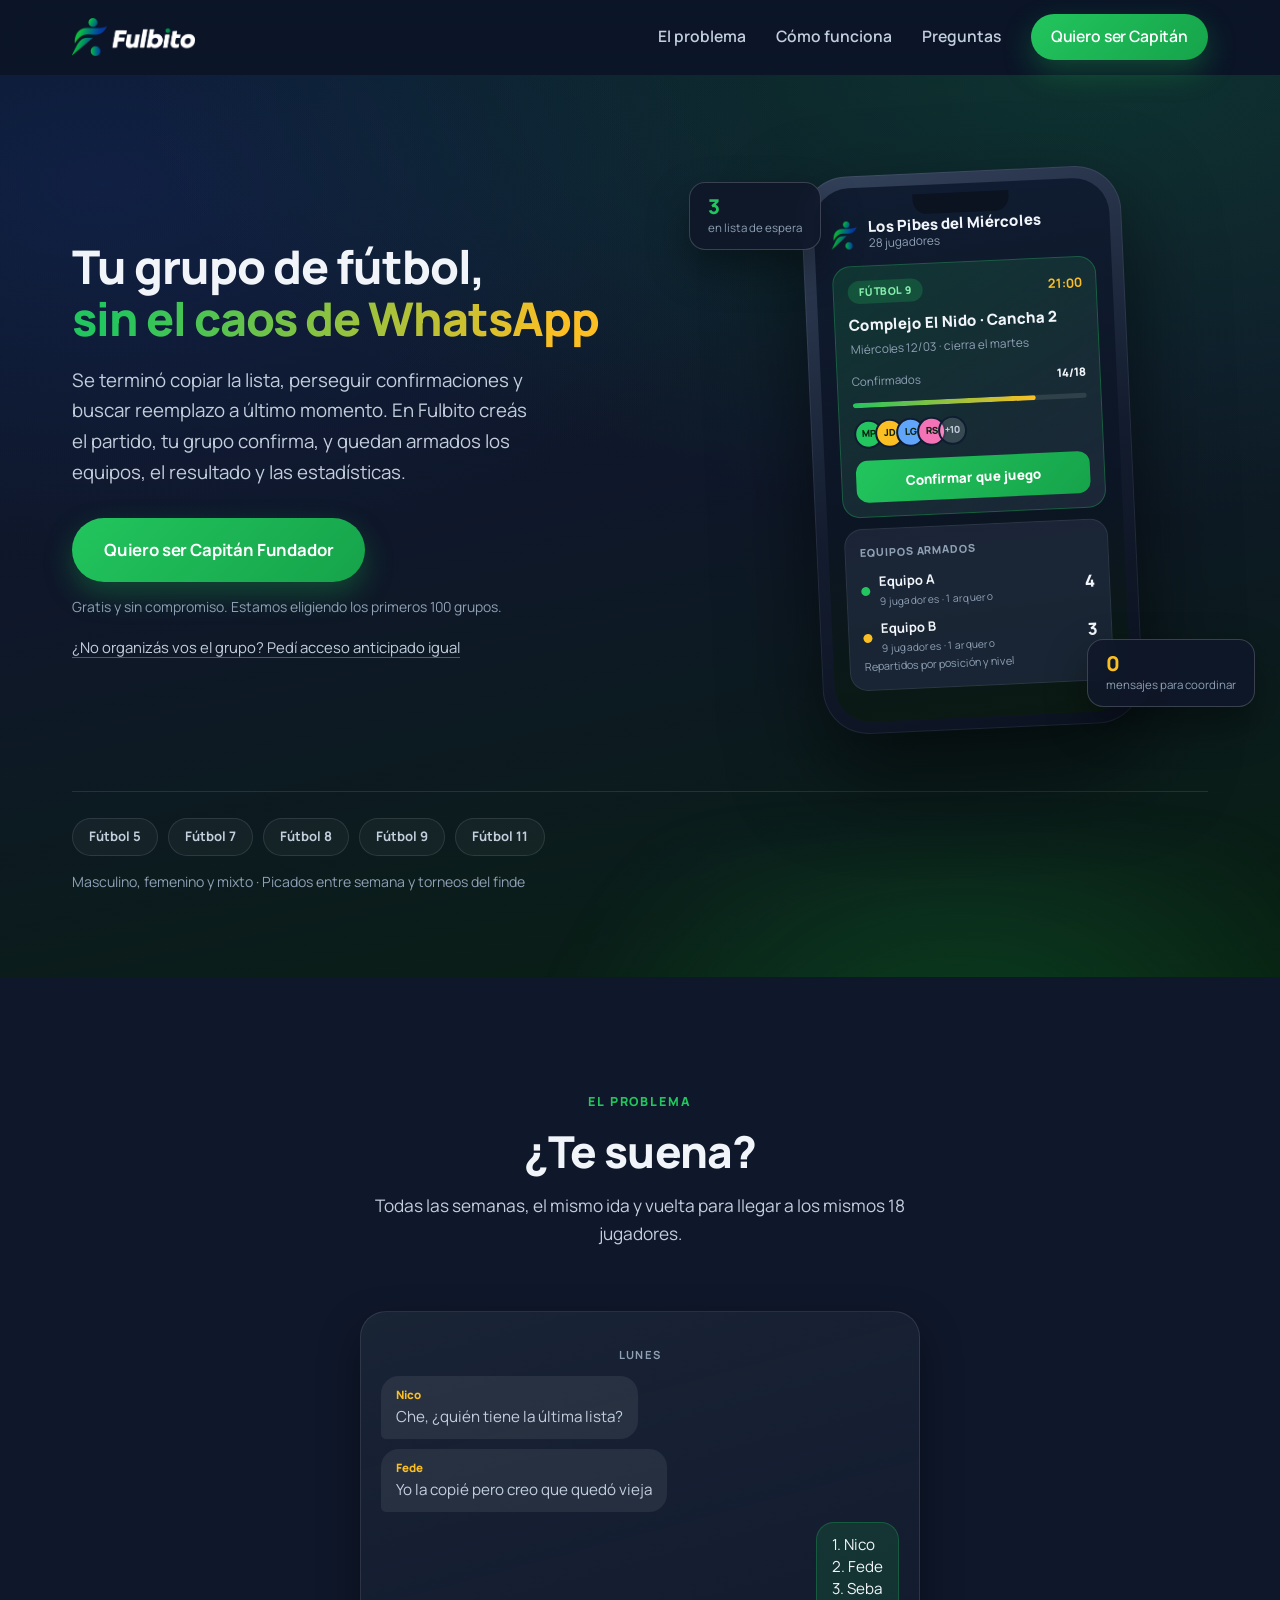
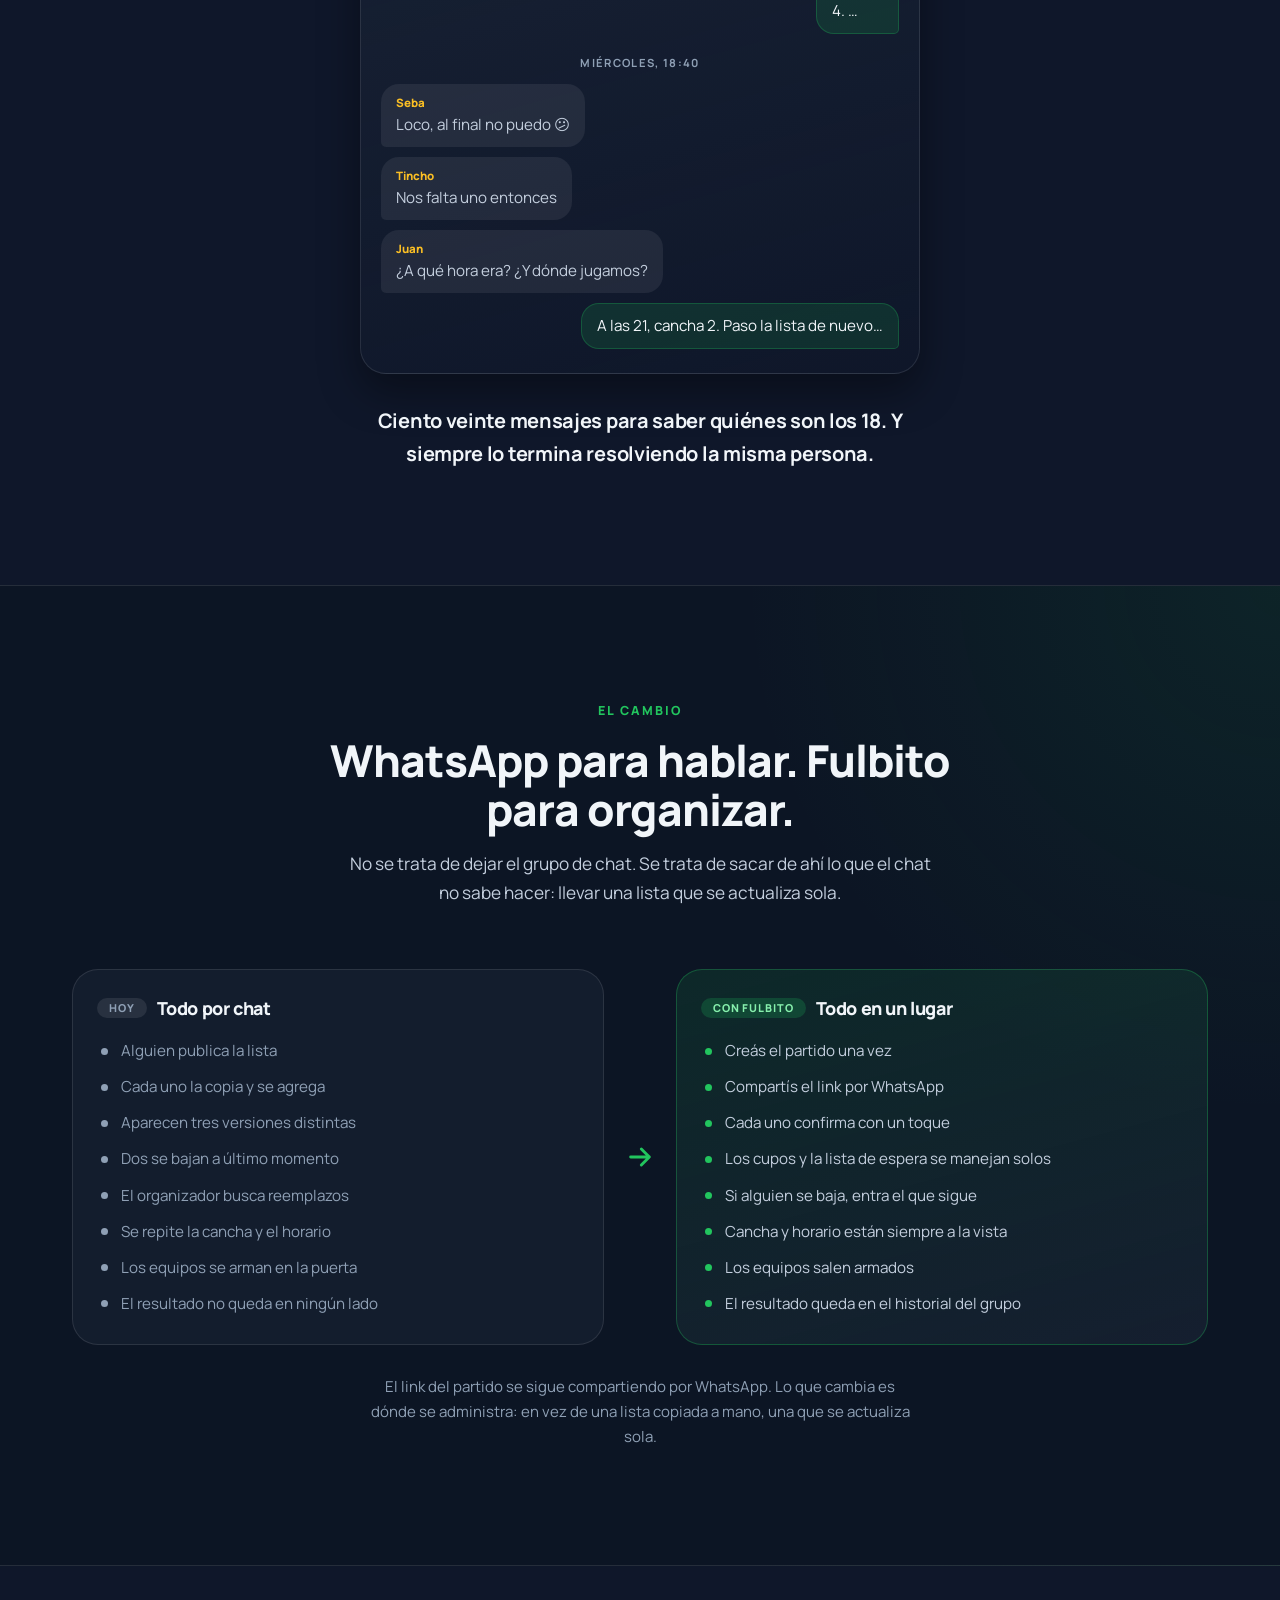
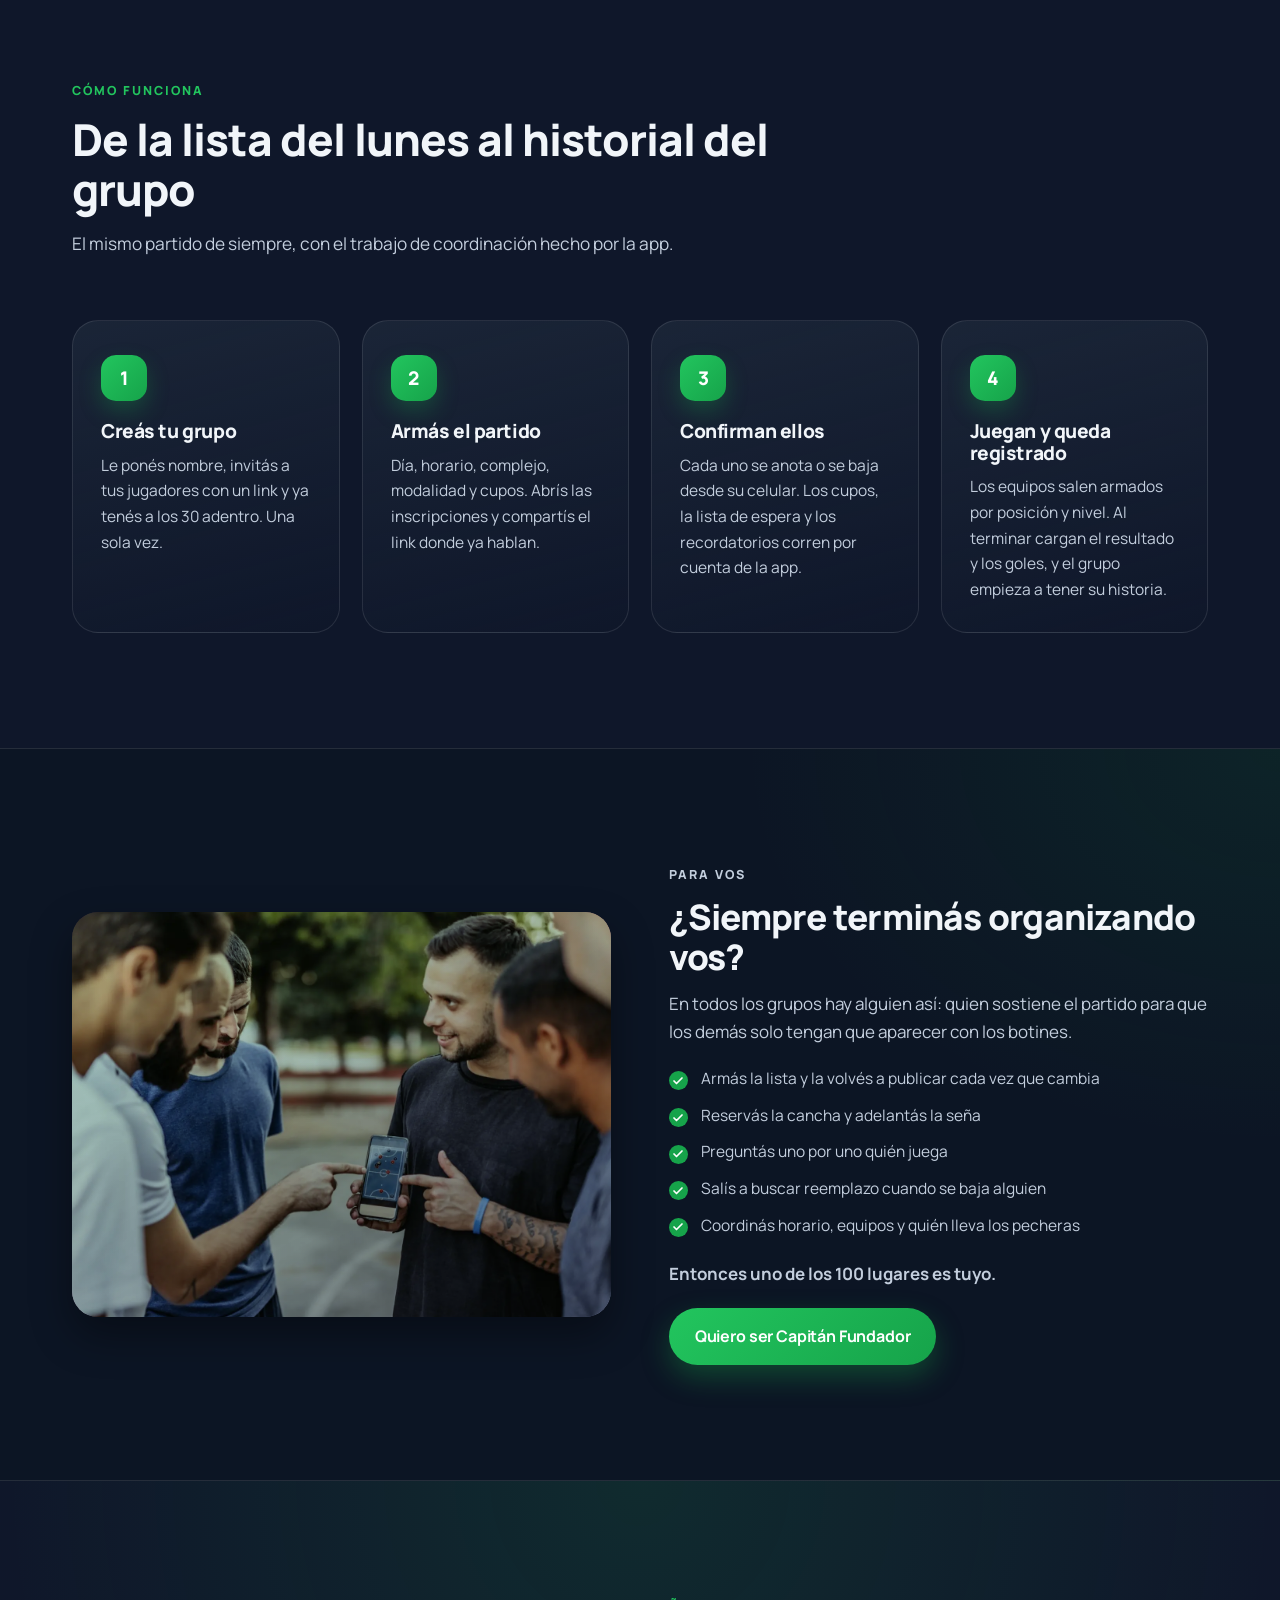
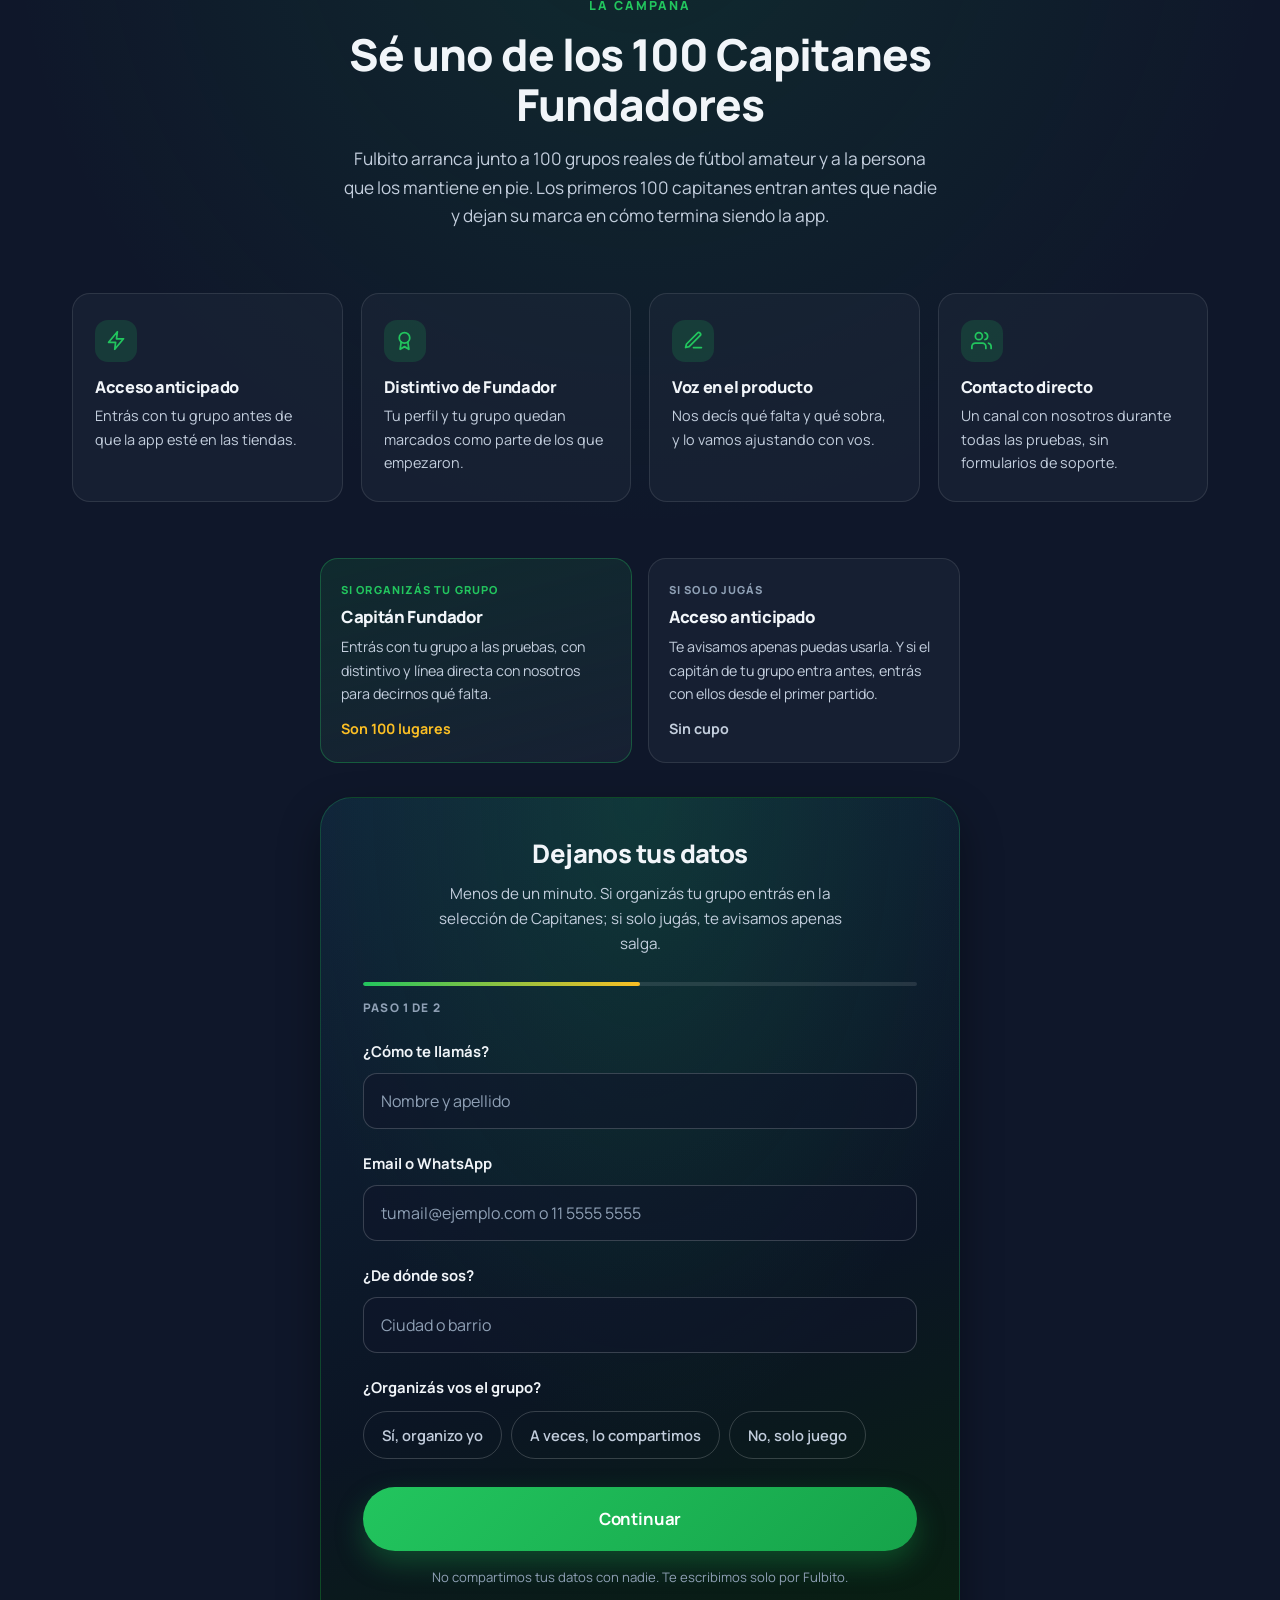
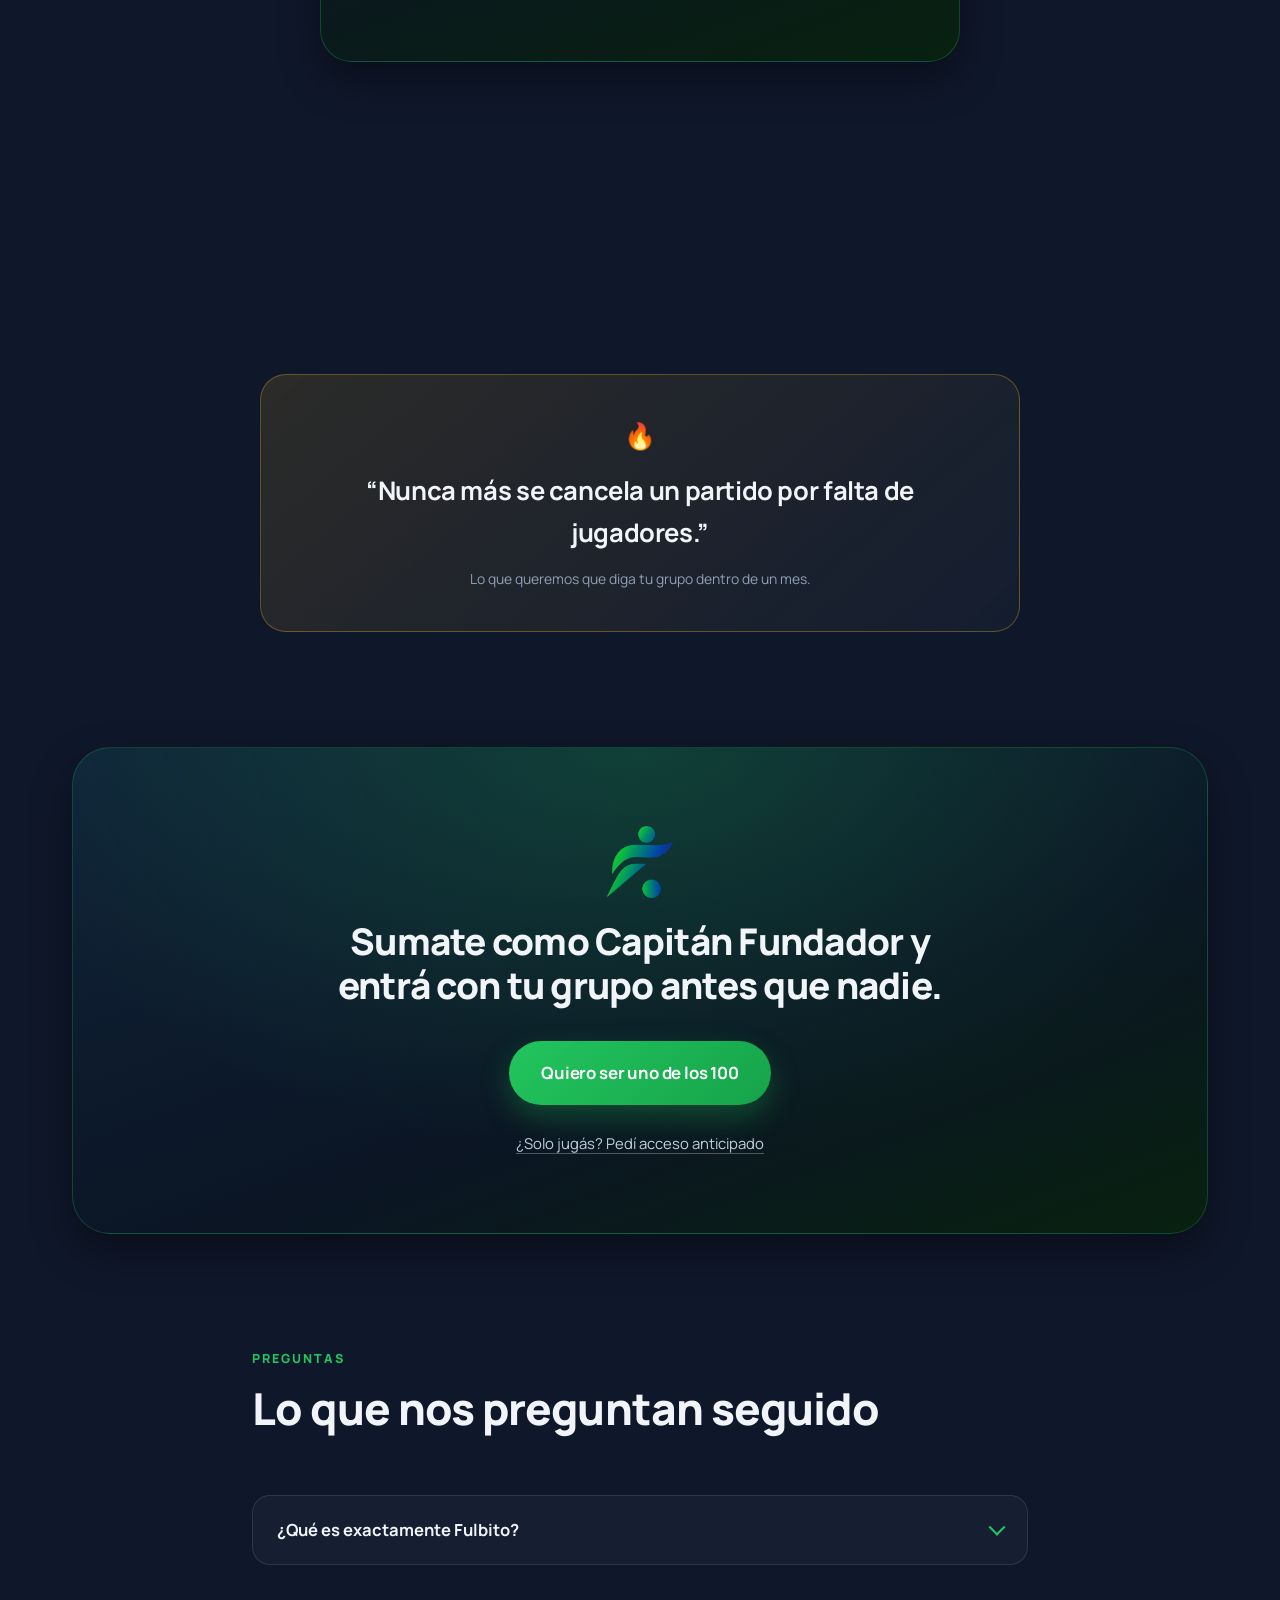
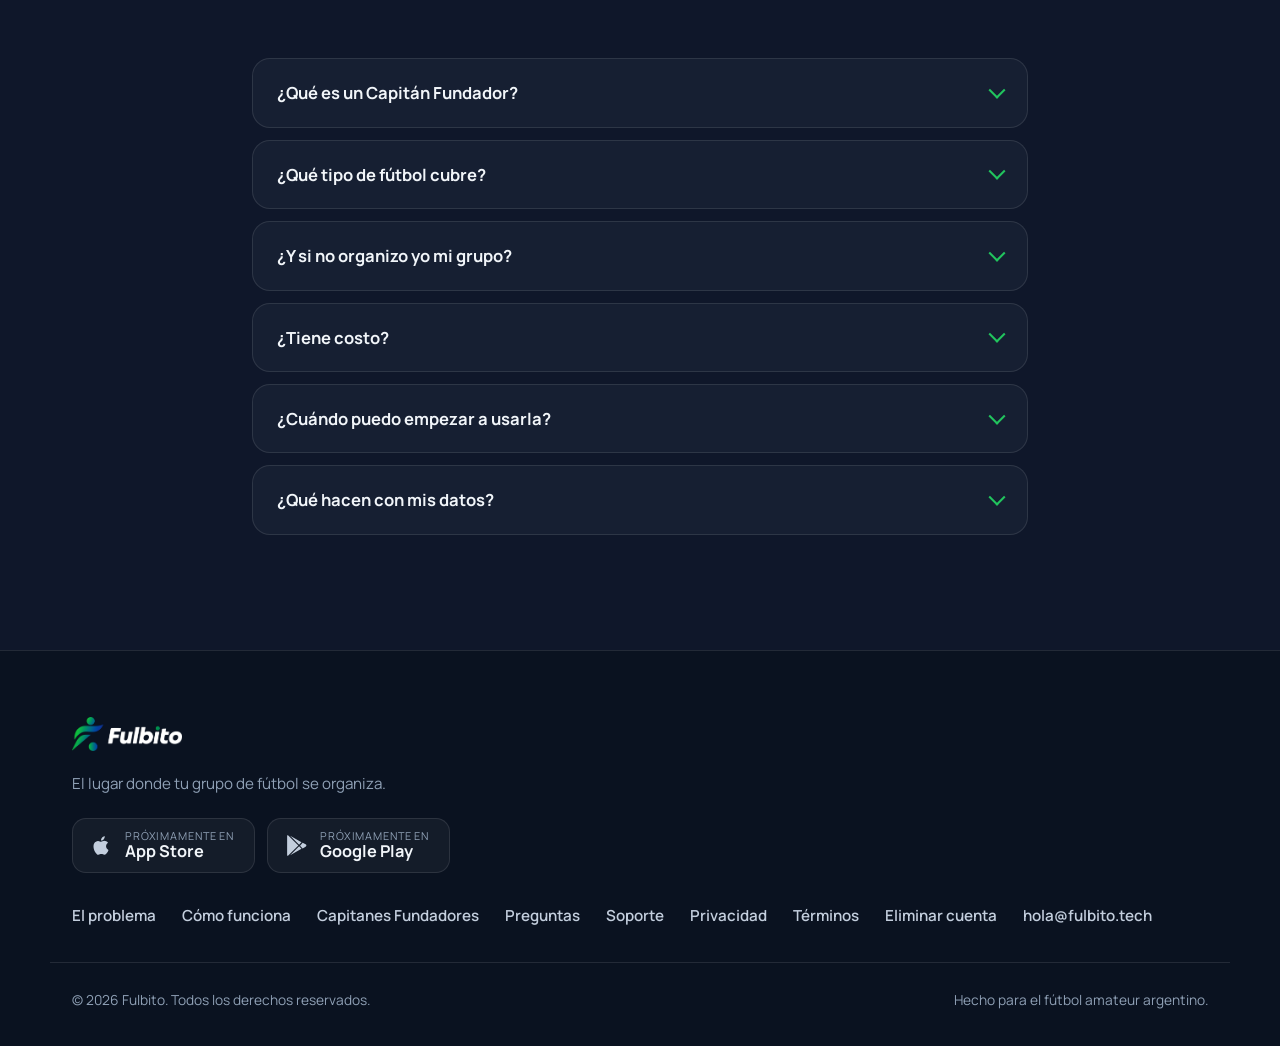
==== commit e90980f1: "deploy qa: landing de claim de participante guest Co-Authored-By: Claude Opus 5 <noreply@anthropic.c" ====
--- a/index.html
+++ b/index.html
@@ -4,7 +4,7 @@
 <meta charset="utf-8">
 <meta name="viewport" content="width=device-width, initial-scale=1">
 <title>Fulbito — Organizá tu grupo de fútbol sin el caos de WhatsApp</title>
-<meta name="description" content="Se terminó copiar la lista, perseguir confirmaciones y buscar reemplazos a último momento. En Fulbito creás el partido, tu grupo confirma y quedan los equipos, el resultado y las estadísticas. Buscamos a los primeros 100 Capitanes Fundadores.">
+<meta name="description" content="Se terminó copiar la lista, perseguir confirmaciones y buscar reemplazos a último momento. En Fulbito creás el partido, tu grupo confirma y quedan los equipos, el resultado y las estadísticas. Los primeros 100 Capitanes Fundadores entran antes que nadie.">
 <link rel="canonical" href="https://qa.fulbito.tech/">
 <meta name="robots" content="noindex, nofollow">
 <meta name="theme-color" content="#0F172A">
@@ -15,7 +15,7 @@
 <meta property="og:locale" content="es_AR">
 <meta property="og:url" content="https://qa.fulbito.tech/">
 <meta property="og:title" content="Tu grupo de fútbol, sin el caos de WhatsApp">
-<meta property="og:description" content="Buscamos a los primeros 100 Capitanes Fundadores de Fulbito: los que arman la lista, reservan la cancha y organizan el partido todas las semanas.">
+<meta property="og:description" content="Sé uno de los 100 Capitanes Fundadores: los que arman la lista, reservan la cancha y organizan el partido todas las semanas entran antes que nadie.">
 <meta property="og:image" content="https://qa.fulbito.tech/assets/img/og.jpg">
 <meta property="og:image:width" content="1200">
 <meta property="og:image:height" content="630">
@@ -23,10 +23,10 @@
 
 <meta name="twitter:card" content="summary_large_image">
 <meta name="twitter:title" content="Tu grupo de fútbol, sin el caos de WhatsApp">
-<meta name="twitter:description" content="Buscamos a los primeros 100 Capitanes Fundadores de Fulbito: los que arman la lista, reservan la cancha y organizan el partido todas las semanas.">
+<meta name="twitter:description" content="Sé uno de los 100 Capitanes Fundadores: los que arman la lista, reservan la cancha y organizan el partido todas las semanas entran antes que nadie.">
 <meta name="twitter:image" content="https://qa.fulbito.tech/assets/img/og.jpg">
 
-<link rel="icon" href="/assets/favicon.svg" type="image/svg+xml">
+<link rel="icon" href="/assets/favicon.png" type="image/png">
 <link rel="apple-touch-icon" href="/assets/img/apple-touch-icon.png">
 <link rel="manifest" href="/site.webmanifest">
 
@@ -65,9 +65,8 @@
 
 <header class="site-header" id="top">
   <div class="wrap header-inner">
-    <a class="brand" href="#top" aria-label="Fulbito — inicio">
-      <img src="/assets/logo.svg" alt="" width="40" height="40" class="brand-mark">
-      <span class="brand-name">Fulbito</span>
+    <a class="brand" href="#top">
+      <img src="/assets/logotipo-claro.png" alt="Fulbito" width="123" height="38" class="brand-logo">
     </a>
 
     <button class="nav-toggle" type="button" aria-expanded="false" aria-controls="nav-menu" aria-label="Abrir menú">
@@ -93,8 +92,6 @@
     <div class="wrap hero-inner">
 
       <div class="hero-copy">
-        <p class="pill"><span class="pill-dot" aria-hidden="true"></span> Buscamos 100 Capitanes Fundadores</p>
-
         <h1>Tu grupo de fútbol,<br><span class="hl">sin el caos de WhatsApp</span></h1>
 
         <p class="lede">
@@ -106,6 +103,9 @@
         <div class="hero-actions">
           <a class="btn btn-primary btn-lg" href="#sumarme" data-cta="hero">Quiero ser Capitán Fundador</a>
           <p class="hero-note">Gratis y sin compromiso. Estamos eligiendo los primeros 100 grupos.</p>
+          <p class="hero-alt">
+            <a href="#sumarme" data-cta="hero-jugador">¿No organizás vos el grupo? Pedí acceso anticipado igual</a>
+          </p>
         </div>
       </div>
 
@@ -116,7 +116,7 @@
             <div class="phone-notch"></div>
 
             <div class="app-top">
-              <img src="/assets/logo.svg" alt="" width="28" height="28">
+              <img src="/assets/isotipo.png" alt="" width="28" height="28">
               <div>
                 <p class="app-hi">Los Pibes del Miércoles</p>
                 <p class="app-sub">28 jugadores</p>
@@ -330,8 +330,8 @@
         </div>
         <div class="feature-body">
           <p class="eyebrow">Para vos</p>
-          <h2>¿Sos el que siempre termina organizando?</h2>
-          <p>Todos los grupos tienen uno. El que sostiene el partido para que los demás solo tengan que aparecer con los botines.</p>
+          <h2>¿Siempre terminás organizando vos?</h2>
+          <p>En todos los grupos hay alguien así: quien sostiene el partido para que los demás solo tengan que aparecer con los botines.</p>
           <ul class="ticks">
             <li>Armás la lista y la volvés a publicar cada vez que cambia</li>
             <li>Reservás la cancha y adelantás la seña</li>
@@ -339,7 +339,7 @@
             <li>Salís a buscar reemplazo cuando se baja alguien</li>
             <li>Coordinás horario, equipos y quién lleva los pecheras</li>
           </ul>
-          <p class="feature-punch">Entonces sos exactamente a quien estamos buscando.</p>
+          <p class="feature-punch">Entonces uno de los 100 lugares es tuyo.</p>
           <a class="btn btn-primary" href="#sumarme" data-cta="organizador">Quiero ser Capitán Fundador</a>
         </div>
       </article>
@@ -352,10 +352,11 @@
 
       <header class="section-head section-head-center reveal">
         <p class="eyebrow">La campaña</p>
-        <h2>Buscamos a los primeros 100 Capitanes Fundadores</h2>
+        <h2>Sé uno de los 100 Capitanes Fundadores</h2>
         <p class="section-lede">
-          No queremos lanzar Fulbito solos. Queremos hacerlo junto a 100 grupos reales de
-          fútbol amateur y a la persona que los mantiene en pie.
+          Fulbito arranca junto a 100 grupos reales de fútbol amateur y a la persona que
+          los mantiene en pie. Los primeros 100 capitanes entran antes que nadie y dejan
+          su marca en cómo termina siendo la app.
         </p>
       </header>
 
@@ -390,10 +391,25 @@
         </li>
       </ul>
 
+      <ul class="paths reveal">
+        <li class="path path-destacado">
+          <span class="path-tag">Si organizás tu grupo</span>
+          <h3>Capitán Fundador</h3>
+          <p>Entrás con tu grupo a las pruebas, con distintivo y línea directa con nosotros para decirnos qué falta.</p>
+          <p class="path-cupo">Son 100 lugares</p>
+        </li>
+        <li class="path">
+          <span class="path-tag">Si solo jugás</span>
+          <h3>Acceso anticipado</h3>
+          <p>Te avisamos apenas puedas usarla. Y si el capitán de tu grupo entra antes, entrás con ellos desde el primer partido.</p>
+          <p class="path-cupo">Sin cupo</p>
+        </li>
+      </ul>
+
       <!-- ---- Formulario de dos pasos ---- -->
       <div class="lead-card reveal" id="sumarme">
-        <h3 class="lead-title">Contanos de tu grupo</h3>
-        <p class="lead-sub">Son dos pasos y menos de un minuto. Si sos organizador, te contactamos nosotros.</p>
+        <h3 class="lead-title">Dejanos tus datos</h3>
+        <p class="lead-sub">Menos de un minuto. Si organizás tu grupo entrás en la selección de Capitanes; si solo jugás, te avisamos apenas salga.</p>
 
         <form class="lead-form" id="lead-form" novalidate>
 
@@ -427,7 +443,7 @@
             <fieldset class="field choices" data-name="organiza">
               <legend>¿Organizás vos el grupo?</legend>
               <div class="choice-row">
-                <label class="choice"><input type="radio" name="organiza" value="si" required><span>Sí, soy el que organiza</span></label>
+                <label class="choice"><input type="radio" name="organiza" value="si" required><span>Sí, organizo yo</span></label>
                 <label class="choice"><input type="radio" name="organiza" value="a-veces"><span>A veces, lo compartimos</span></label>
                 <label class="choice"><input type="radio" name="organiza" value="no"><span>No, solo juego</span></label>
               </div>
@@ -489,6 +505,7 @@
           </span>
           <h3 id="lead-done-title">¡Listo!</h3>
           <p id="lead-done-text"></p>
+          <a class="btn btn-primary" id="lead-share" data-cta="compartir-capitan" hidden>Pasarle el link a mi capitán</a>
         </div>
       </div>
 
@@ -516,12 +533,14 @@
   <section class="section cta-section">
     <div class="wrap">
       <div class="cta reveal">
-        <img src="/assets/logo.svg" alt="" width="72" height="72" class="cta-logo">
-        <h2>Tu grupo ya juega todas las semanas.<br>Ahora puede organizarse mejor.</h2>
-        <p>
+        <img src="/assets/isotipo.png" alt="" width="72" height="72" class="cta-logo">
+        <p class="cta-lead">
           Sumate como Capitán Fundador y entrá con tu grupo antes que nadie.
         </p>
         <a class="btn btn-primary btn-lg" href="#sumarme" data-cta="cierre">Quiero ser uno de los 100</a>
+        <p class="hero-alt">
+          <a href="#sumarme" data-cta="cierre-jugador">¿Solo jugás? Pedí acceso anticipado</a>
+        </p>
       </div>
     </div>
   </section>
@@ -545,11 +564,15 @@
         </details>
         <details class="reveal">
           <summary>¿Qué es un Capitán Fundador?</summary>
-          <p>La persona que en su grupo arma la lista, reserva la cancha y organiza el partido. No hace falta ser el capitán del equipo dentro de la cancha: hace falta ser el que lo sostiene afuera. Vamos a elegir 100 y arrancar con ellos.</p>
+          <p>La persona que en su grupo arma la lista, reserva la cancha y organiza el partido. No hace falta ser el capitán del equipo dentro de la cancha: hace falta ser quien lo sostiene afuera. Son 100 lugares y con esos grupos arrancamos.</p>
         </details>
         <details class="reveal">
           <summary>¿Qué tipo de fútbol cubre?</summary>
           <p>Fútbol 5, 7, 8, 9 y 11, y da igual si el equipo es masculino, femenino o mixto: la app no distingue. Sirve tanto para el picado de entre semana como para el equipo que juega torneos los fines de semana, y la modalidad la elegís al crear cada partido, no al crear el grupo.</p>
+        </details>
+        <details class="reveal">
+          <summary>¿Y si no organizo yo mi grupo?</summary>
+          <p>Anotate igual: el acceso anticipado no es solo para capitanes y no tiene cupo. Te avisamos apenas puedas usar la app. Y si querés adelantar las cosas, pasale el link a quien organiza tu grupo: si entra como Capitán Fundador, entran todos juntos desde el primer partido.</p>
         </details>
         <details class="reveal">
           <summary>¿Tiene costo?</summary>
@@ -572,9 +595,8 @@
 <footer class="site-footer">
   <div class="wrap footer-inner">
     <div class="footer-brand">
-      <a class="brand" href="#top" aria-label="Fulbito — inicio">
-        <img src="/assets/logo.svg" alt="" width="36" height="36" class="brand-mark">
-        <span class="brand-name">Fulbito</span>
+      <a class="brand" href="#top">
+        <img src="/assets/logotipo-claro.png" alt="Fulbito" width="110" height="34" class="brand-logo">
       </a>
       <p>El lugar donde tu grupo de fútbol se organiza.</p>
 
@@ -595,6 +617,10 @@
       <a href="#como-funciona">Cómo funciona</a>
       <a href="#capitanes">Capitanes Fundadores</a>
       <a href="#faq">Preguntas</a>
+      <a href="/support/">Soporte</a>
+      <a href="/privacy/">Privacidad</a>
+      <a href="/terms/">Términos</a>
+      <a href="/delete-account/">Eliminar cuenta</a>
       <a href="mailto:hola@fulbito.tech">hola@fulbito.tech</a>
     </nav>
   </div>
--- a/styles.css
+++ b/styles.css
@@ -175,8 +175,8 @@
   font-weight: 800;
   letter-spacing: -.03em;
 }
-.brand-mark { border-radius: 12px; }
-.brand-name { font-size: 1.3rem; }
+.brand-logo { display: block; height: 38px; width: auto; }
+.footer-brand .brand-logo { height: 34px; }
 
 .nav {
   display: flex;
@@ -246,33 +246,6 @@
   gap: clamp(30px, 5vw, 64px);
 }
 
-.pill {
-  display: inline-flex;
-  align-items: center;
-  gap: 9px;
-  padding: 8px 16px 8px 12px;
-  margin-bottom: 24px;
-  border: 1px solid rgba(34, 197, 94, .38);
-  border-radius: 999px;
-  background: rgba(22, 163, 74, .12);
-  color: #A7F3C4;
-  font-size: .88rem;
-  font-weight: 700;
-  letter-spacing: .01em;
-}
-.pill-dot {
-  width: 9px; height: 9px;
-  border-radius: 50%;
-  background: var(--green-bright);
-  box-shadow: 0 0 0 0 rgba(34, 197, 94, .7);
-  animation: ping 2.2s ease-out infinite;
-}
-@keyframes ping {
-  0%   { box-shadow: 0 0 0 0 rgba(34, 197, 94, .65); }
-  70%  { box-shadow: 0 0 0 11px rgba(34, 197, 94, 0); }
-  100% { box-shadow: 0 0 0 0 rgba(34, 197, 94, 0); }
-}
-
 .hero h1 {
   font-size: clamp(1.95rem, 4.6vw, 2.9rem);
   margin-bottom: 20px;
@@ -362,7 +335,7 @@
   gap: 10px;
   margin-bottom: 14px;
 }
-.app-top img { border-radius: 9px; }
+
 .app-hi  { font-weight: 800; font-size: .95rem; line-height: 1.25; }
 .app-sub { font-size: .74rem; color: var(--text-muted); line-height: 1.25; }
 
@@ -654,14 +627,27 @@
   text-align: center;
   overflow: hidden;
 }
-.cta-logo { margin: 0 auto 22px; border-radius: 20px; }
-.cta h2 { font-size: clamp(1.75rem, 4vw, 2.6rem); margin-bottom: 16px; }
+.cta-logo { margin: 0 auto 22px; }
 .cta > p {
   max-width: 54ch;
   margin: 0 auto;
   color: var(--text-soft);
 }
+/* Sin titular en el cierre, este parrafo sostiene el bloque. Necesita ganarle
+   en especificidad a `.cta > p`, de ahi el hijo directo. */
+.cta > .cta-lead {
+  max-width: 26ch;
+  font-size: clamp(1.6rem, 3.6vw, 2.3rem);
+  font-weight: 800;
+  line-height: 1.18;
+  letter-spacing: -.02em;
+  color: var(--text);
+}
 .cta .btn { margin-top: clamp(26px, 4vw, 34px); }
+/* El enlace secundario quedaba a 18px de un boton grande con glow: se lee
+   pegado. Solo en el cierre, porque en el hero media la nota de "gratis y
+   sin compromiso". */
+.cta .hero-alt { margin-top: 26px; }
 
 /* --------------------------------- FAQ ----------------------------------- */
 
@@ -777,6 +763,18 @@
   font-size: .87rem;
   color: var(--text-muted);
 }
+
+/* Segunda puerta: la del que juega pero no organiza. Deliberadamente
+   secundaria — no compite con el CTA de Capitanes. */
+.hero-alt { margin-top: 16px; font-size: .93rem; }
+.hero-alt a {
+  color: var(--text-soft);
+  text-decoration: underline;
+  text-underline-offset: 4px;
+  text-decoration-color: rgba(255, 255, 255, .28);
+  transition: color .18s var(--ease), text-decoration-color .18s var(--ease);
+}
+.hero-alt a:hover { color: #fff; text-decoration-color: var(--green-bright); }
 
 .steps-4 { grid-template-columns: repeat(4, minmax(0, 1fr)); }
 
@@ -961,6 +959,40 @@
 .perk-icon svg { width: 21px; height: 21px; }
 .perk h3 { font-size: 1.02rem; margin-bottom: 8px; }
 .perk p { font-size: .9rem; color: var(--text-soft); }
+
+/* --------------------------- los dos caminos ----------------------------- */
+
+.paths {
+  display: grid;
+  grid-template-columns: repeat(2, minmax(0, 1fr));
+  gap: 16px;
+  max-width: 640px;
+  margin: 0 auto clamp(24px, 4vw, 34px);
+}
+.path {
+  padding: 22px 20px;
+  border: 1px solid var(--line);
+  border-radius: var(--radius);
+  background: rgba(30, 41, 59, .5);
+}
+.path-destacado {
+  border-color: rgba(34, 197, 94, .32);
+  background: linear-gradient(165deg, rgba(22, 163, 74, .14), rgba(30, 41, 59, .55));
+}
+.path-tag {
+  display: block;
+  margin-bottom: 9px;
+  font-size: .69rem;
+  font-weight: 800;
+  letter-spacing: .1em;
+  text-transform: uppercase;
+  color: var(--text-muted);
+}
+.path-destacado .path-tag { color: var(--green-bright); }
+.path h3 { font-size: 1.05rem; margin-bottom: 8px; }
+.path p { font-size: .89rem; color: var(--text-soft); }
+.path-cupo { margin-top: 11px; font-size: .78rem; font-weight: 700; color: var(--text-muted); }
+.path-destacado .path-cupo { color: var(--amber); }
 
 /* ------------------------------ formulario ------------------------------- */
 
@@ -1097,6 +1129,7 @@
 .lead-done-mark svg { width: 30px; height: 30px; }
 .lead-done h3 { font-size: clamp(1.35rem, 3vw, 1.7rem); margin-bottom: 14px; }
 .lead-done p { max-width: 46ch; margin-inline: auto; color: var(--text-soft); }
+.lead-done .btn { margin-top: 26px; }
 
 /* ------------------------------- comunidad ------------------------------- */
 
@@ -1160,7 +1193,6 @@
   .hero-inner { grid-template-columns: 1fr; }
   .hero-copy  { text-align: center; }
   .lede { margin-inline: auto; }
-  .pill { justify-content: center; }
   .hero-visual { margin-top: 18px; }
 
   .feature { grid-template-columns: 1fr; }
@@ -1208,6 +1240,10 @@
   body.has-sticky-cta { padding-bottom: 86px; }
 }
 
+@media (max-width: 620px) {
+  .paths { grid-template-columns: 1fr; }
+}
+
 @media (max-width: 520px) {
   .perks { grid-template-columns: 1fr; }
   .proof { grid-template-columns: 1fr; }
